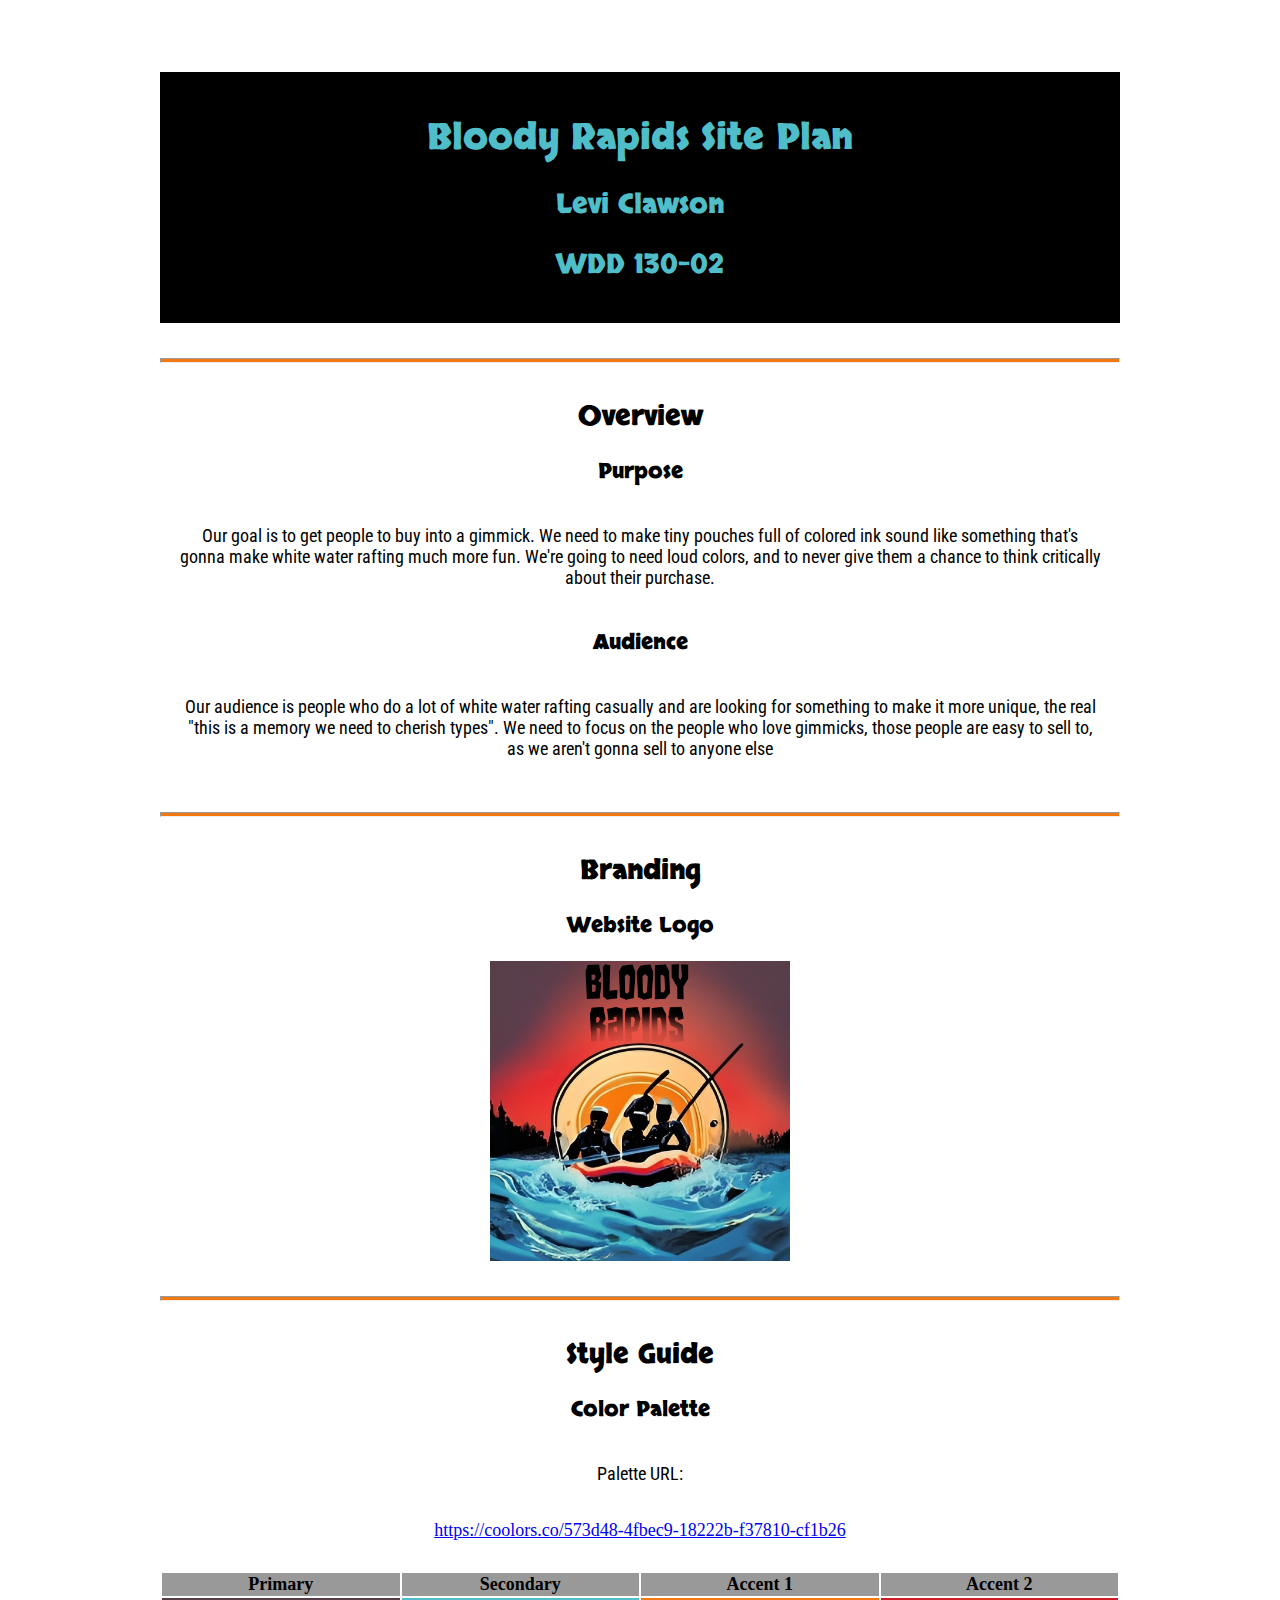
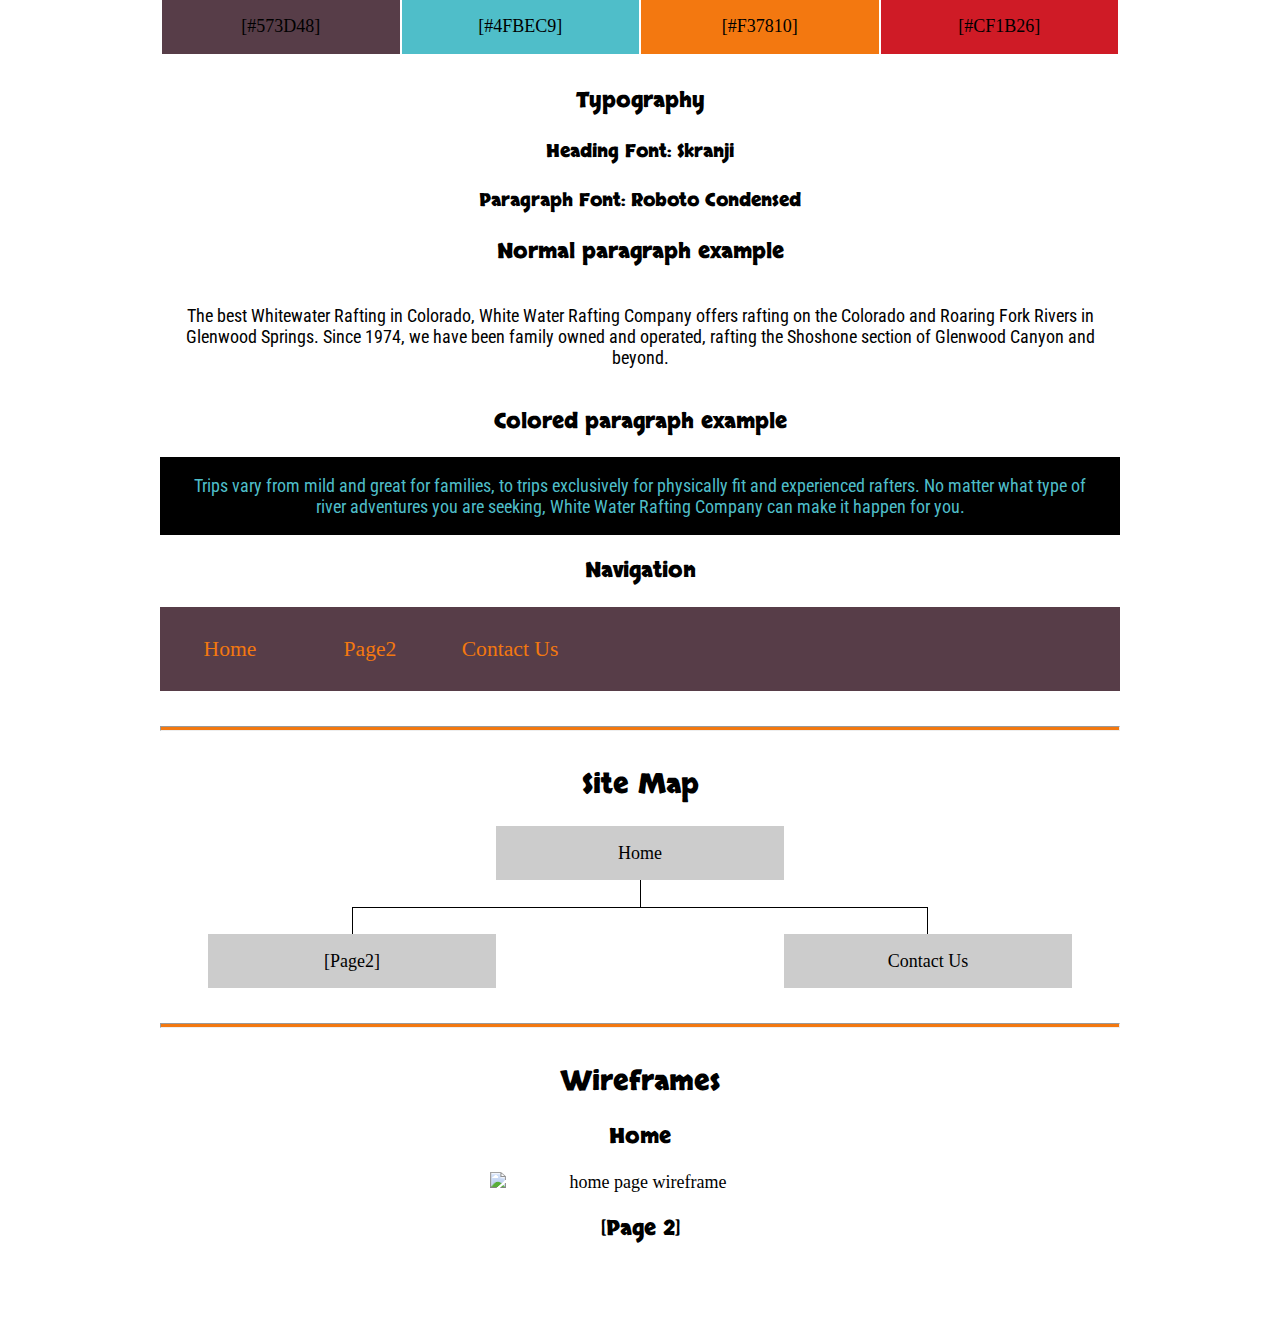
==== index.html @ ac3e6930 "Rename site_plan_rafting.html to index.html" ====
<!DOCTYPE html>
<html lang="en-us">

<head>
  <meta charset="utf-8" />
  <title>Site Plan</title>
  <link type="text/css" rel="stylesheet" href="styles/site_plan_rafting.css" />
</head>

<body>
  <header>
    <h1>Bloody Rapids Site Plan</h1>
    <h2>Levi Clawson</h2>
    <h2>WDD 130-02</h2>
    <!-- In the header above, add the name of your site, your name and class number. For example if you are in section 3 you would put WDD 130-03 -->
  </header>
  <main>
    <!-- ------------------------Steps 2-5------------------------------ -->
    <hr />
    <h2>Overview</h2>
    <h3>Purpose</h3>
    <p>Our goal is to get people to buy into a gimmick. We need to make tiny pouches full of colored ink sound like something that's gonna make white water rafting much more fun. We're going to need loud colors, and to never give them a chance to think critically about their purchase.</p>
    <!-- change this -->

    <h3>Audience</h3>
    <p>Our audience is people who do a lot of white water rafting casually and are looking for something to make it more unique, the real "this is a memory we need to cherish types". We need to focus on the people who love gimmicks, those people are easy to sell to, as we aren't gonna sell to anyone else</p>
    <!-- change this -->

    <hr />
    <h2>Branding</h2>
    <h3>Website Logo</h3>
    <!-- Replace this with some sort of logo for your site.  A logo can be as simple as the name of your site in a nice font :) -->
    <img src="images/bloody_rapids_logo.png" alt="Logo image" />
    <hr />
    <h2>Style Guide</h2>

    <!-- ------------------------Steps 6-9------------------------------ -->

    <h3>Color Palette</h3>
    <!--  The colors you choose for a website are one of the most important decisions you will make. Follow the instructions on the activity in Canvas then return and replace the color codes below with the hex color codes (the 6 digit numbers that show at the bottom of each color) for the colors you have chosen below.  You should have at least 2 colors but do not have to fill in all 4 if you do not need them.  -->

    <!-- Copy and paste the URL to your finished palette below. Replace the href value that is there with yours. Make sure to paste it into both the href value and the content text of the <a> tag -->
    <p>Palette URL:</p>
    <a href="https://coolors.co/573d48-4fbec9-18222b-f37810-cf1b26"
      target="_blank">https://coolors.co/573d48-4fbec9-18222b-f37810-cf1b26</a>

    <table class="colors">
      <tr>
        <th>Primary</th>
        <th>Secondary</th>
        <th>Accent 1</th>
        <th>Accent 2</th>
      </tr>
      <!-- Replace the numbers in the boxes below with your hex color codes. Then switch to the site-plan.css file and change your colors there as well. -->
      <tr>
        <td class="primary">[#573D48]</td>
        <td class="secondary">[#4FBEC9]</td>
        <td class="accent1">[#F37810]</td>
        <td class="accent2">[#CF1B26]</td>
      </tr>
    </table>

    <!-- ------------------------Steps 10-12------------------------------ -->

    <h3>Typography</h3>
    <!-- Choose a font for your paragraphs (body copy) and headlines. What font(s) have you chosen? Think also about which of your colors above you might use for background and font colors. -->

    <h4>
      Heading Font: Skranji 
      <!-- change this -->
    </h4>
    <h4>
      Paragraph Font: Roboto Condensed
      <!-- change this -->
    </h4>
    <h3>Normal paragraph example</h3>
    <p>
      The best Whitewater Rafting in Colorado, White Water Rafting Company
      offers rafting on the Colorado and Roaring Fork Rivers in Glenwood
      Springs. Since 1974, we have been family owned and operated, rafting the
      Shoshone section of Glenwood Canyon and beyond.
    </p>
    <h3>Colored paragraph example</h3>
    <p class="colored">
      Trips vary from mild and great for families, to trips exclusively for
      physically fit and experienced rafters. No matter what type of river
      adventures you are seeking, White Water Rafting Company can make it
      happen for you.
    </p>

    <!-- ------------------------Step 13------------------------------ -->

    <h3>Navigation</h3>
    <!-- Think about how you want your navigation bar to look. In the site-plan.css file change the colors to your colors to get the look you desire. -->
    <nav>
      <a href="#">Home</a>
      <a href="#">Page2</a>
      <a href="#">Contact Us</a>
    </nav>
    <hr />
    <h2>Site Map</h2>
    <div class="sitemap">
      <div class="sm-home">Home</div>
      <div class="sm-page2">
        [Page2]
        <!-- this page will have a name later -->
      </div>
      <div class="sm-page3">Contact Us</div>

      <div class="top">&nbsp;</div>
      <div class="left">&nbsp;</div>
      <div class="right">&nbsp;</div>
    </div>
    <hr />
    <h2>Wireframes</h2>
    <!-- Create an additional wireframe for your site. List it here below the Home page wireframe. -->

    <h3>Home</h3>

    <img src="https://byui-wdd.github.io/wdd130/rafting_images/wireframe_home.png" alt="home page wireframe" />

    <h3>[Page 2]</h3>

    <!-- <img src="#" alt="page 2 wireframe"> -->
  </main>
</body>

</html>
---- styles/site_plan_rafting.css ----
/* if you are using any Google fonts change the font names below to your fonts. 
Any spaces in your font name should be replaced with a +. 
Fonts are separated by a & */
@import url('https://fonts.googleapis.com/css2?family=Skranji&family=Roboto+Condensed&display=swap');

:root {
  /* change the values below to your colors from your palette */
  --primary-color: #573D48   ;
  --secondary-color: #4FBEC9 ;
  --accent1-color: #F37810 ;
  --accent2-color: #CF1B26 ;

  /* change the values below to your chosen font(s) */
  --heading-font: "Skranji";
  --paragraph-font: "Roboto Condensed";

  /* these colors below should be chosen from among your palette colors above */
  --headline-color-on-white: black;  /* headlines on a white background */ 
  --headline-color-on-color: #4FBEC9; /* headlines on a colored background */ 
  --paragraph-color-on-white: black; /* paragraph text on a white background */ 
  --paragraph-color-on-color: #4FBEC9; /* paragraph text on a colored background */ 
  --paragraph-background-color: black  ;
  --nav-link-color: #F37810;
  --nav-background-color: #573D48;
  --nav-hover-link-color: #CF1B26;
  --nav-hover-background-color: black;
}


/*  Look around below...but DON'T CHANGE ANYTHING! */

body {
  max-width: 960px;
  margin: 0 auto;
  padding: 4em;
  font-size: 18px;
  text-align: center;
}
img {
  display: block;
  margin: 0 auto;
  max-width: 300px;
}
h1, h2, h3, h4, h5, h6 {
  font-family: var(--heading-font);
  color: var(--headline-color-on-white);
}
h2 {
  text-align: center;
}
hr {
  height: 3px;
  margin: 35px 0;
  background: var(--accent1-color);
}
header {
  padding: 1em;
  text-align: center;
  color: var(--headline-color-on-color);
  background-color: var(--paragraph-background-color);
}
header > h1, header > h2 {
  color: var(--headline-color-on-color);
}
p {
  font-family: var(--paragraph-font);
  color: var(--paragraph-color-on-white);
  padding: 1em;
}
.colors {
  width: 100%;
  min-width: 350px;
  margin: 30px auto;
  text-align: center;
}
.colors th {
  background-color: #999;
}
.colors td{
  width: 25%;
  height: 3em;
}
.primary {
  background-color: var(--primary-color);
}
.secondary {
  background-color: var(--secondary-color);
}
.accent1 {
  background-color: var(--accent1-color);
}
.accent2{
  background-color: var(--accent2-color);
}
p.colored {
  background-color: var(--paragraph-background-color);
  color: var(--paragraph-color-on-color);
}
nav {
  background-color: var(--nav-background-color);
  line-height: 3em;
  text-align: center;
  font-size: 1.2em;
}
nav  {
  list-style-type: none;
  display: flex;
}
nav a {
  padding:1em;
  min-width: 120px;
  text-decoration: none;
  padding: 10px;
}
nav a:link, nav a:visited {
  color: var(--nav-link-color);
}
nav a:hover {
  color: var(--nav-hover-link-color);
  background-color: var(--nav-hover-background-color);
}
.sitemap {
  display: grid;
  justify-content: center;

  grid-template-columns: repeat(6, 15%);
  grid-template-rows: 3em 1.5em 1.5em 3em;
  grid-template-areas: ". . home home . ."
    ". . . top . ."
    ". left left right right ."
    "page2 page2 . . page3 page3";
}
.sitemap > div {
  text-align: center;
}
.sm-home {
  grid-area: home;
  background-color: #ccc;
  line-height: 3em;
}
.sm-page2 {
  grid-area: page2;
  background-color: #ccc;
  line-height: 3em;
}
.sm-page3 {
  grid-area: page3;
  background-color: #ccc;
  line-height: 3em;
}
.top {
  grid-area: top;
  border-left: 1px solid;
}
.left {
  grid-area: left;
  border-top: 1px solid;
  border-left: 1px solid;
}
.right {
  grid-area: right;
  border-top: 1px solid;
  border-right: 1px solid;
}
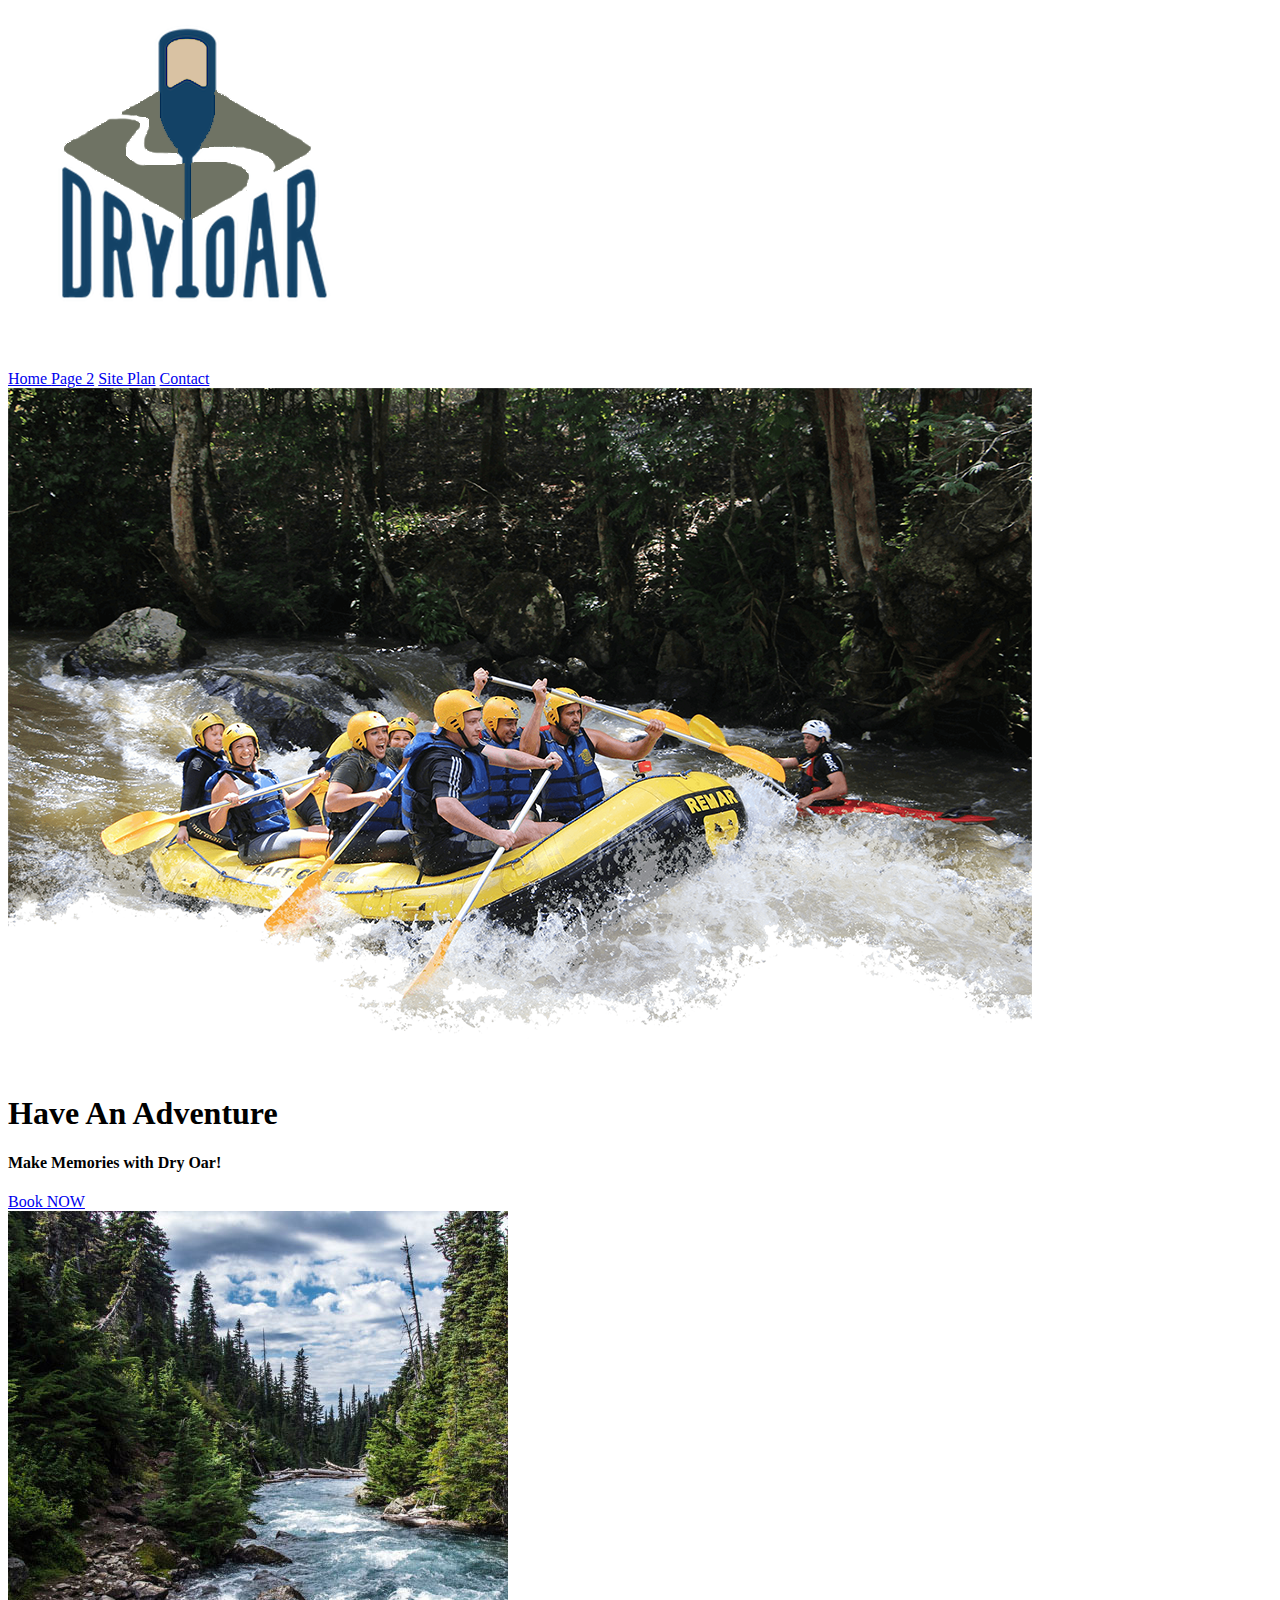
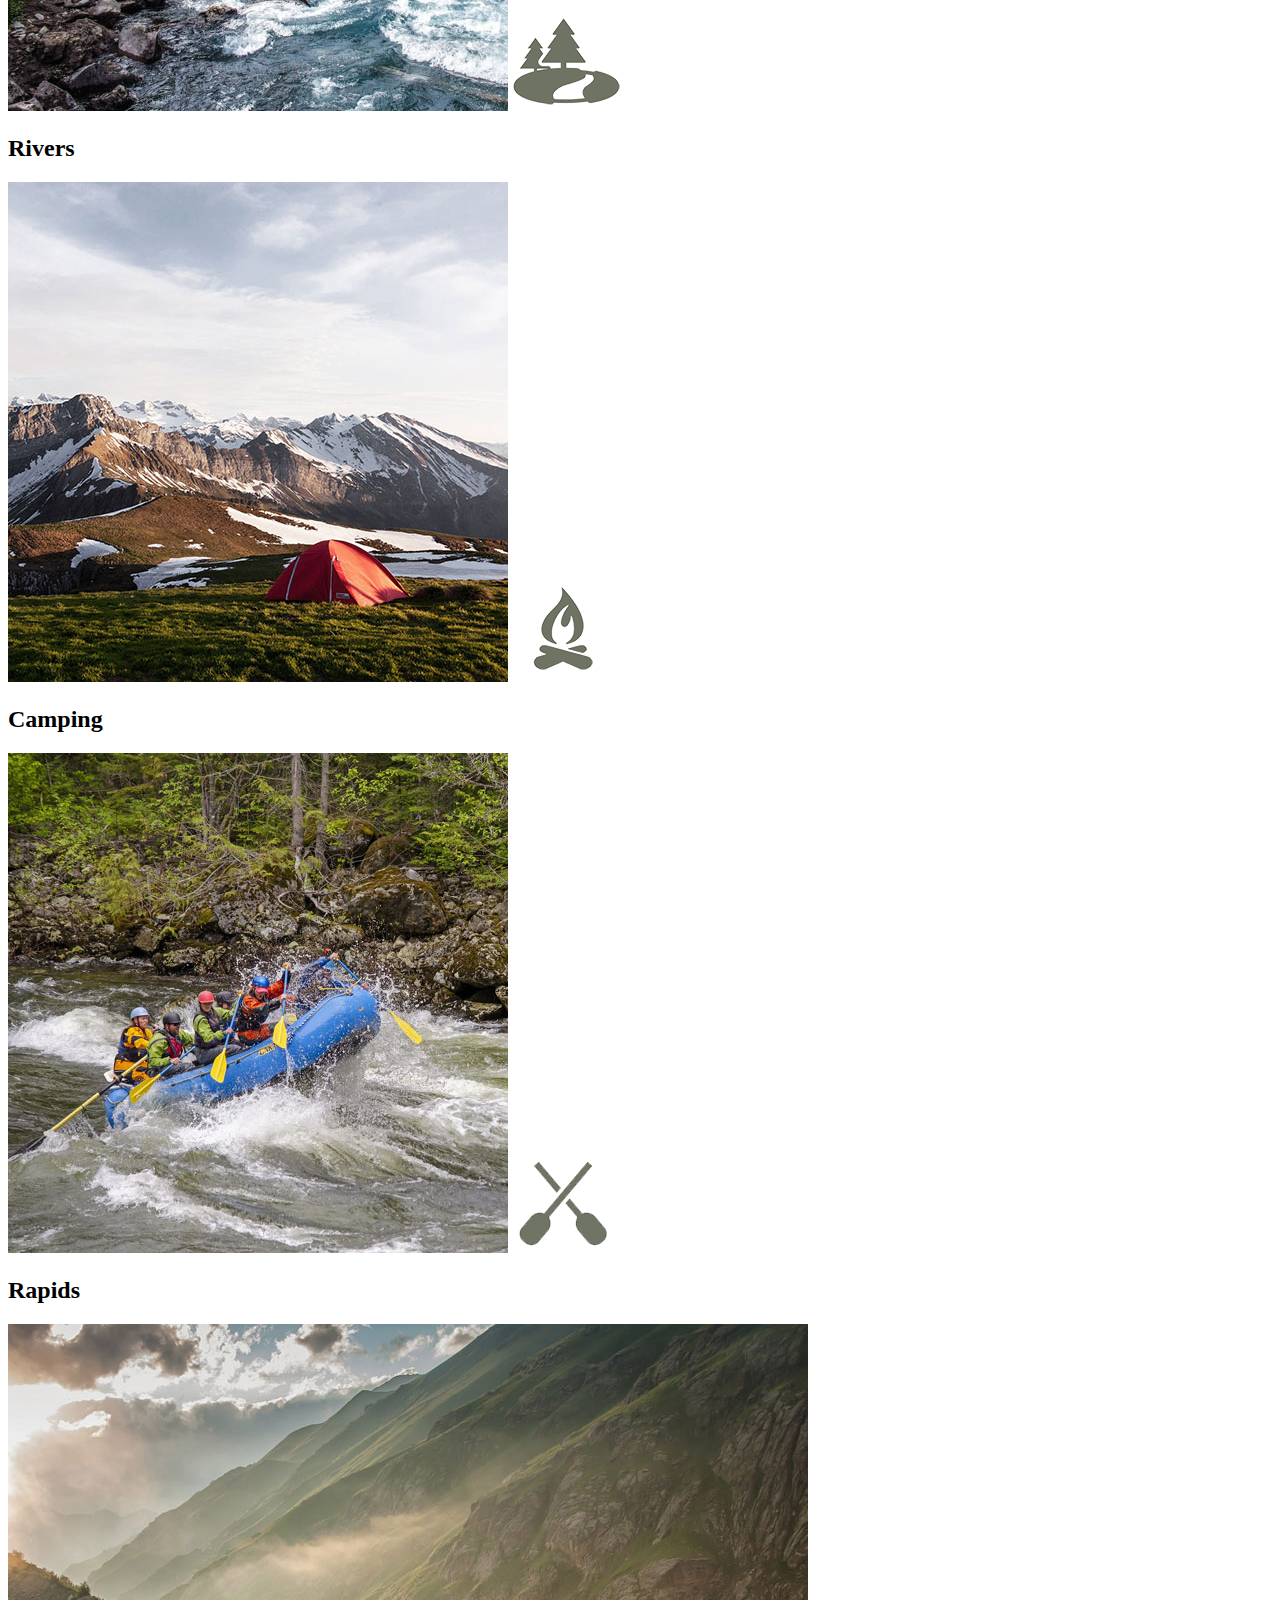
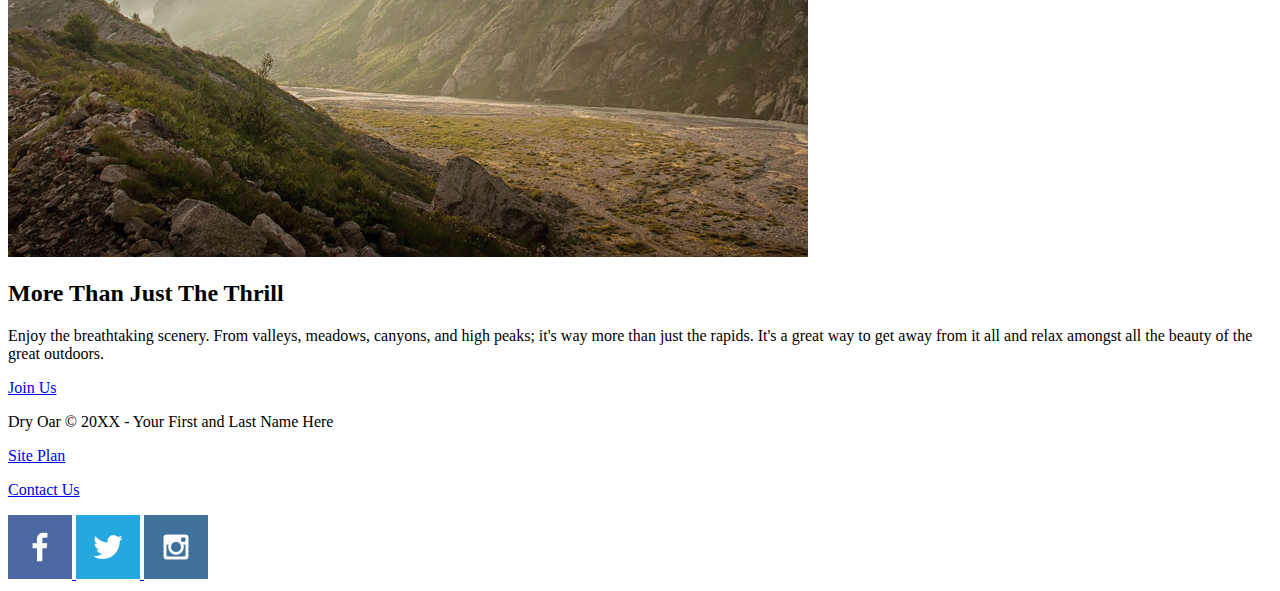
==== commit 082d87e3: "New page" ====
--- a/index.html
+++ b/index.html
@@ -1,128 +1,73 @@
 <!DOCTYPE html>
-<html lang="en-us">
-
-<head>
-  <meta charset="utf-8" />
-  <title>Site Plan</title>
-  <link type="text/css" rel="stylesheet" href="styles/site_plan_rafting.css" />
-</head>
-
-<body>
-  <header>
-    <h1>Bloody Rapids Site Plan</h1>
-    <h2>Levi Clawson</h2>
-    <h2>WDD 130-02</h2>
-    <!-- In the header above, add the name of your site, your name and class number. For example if you are in section 3 you would put WDD 130-03 -->
-  </header>
-  <main>
-    <!-- ------------------------Steps 2-5------------------------------ -->
-    <hr />
-    <h2>Overview</h2>
-    <h3>Purpose</h3>
-    <p>Our goal is to get people to buy into a gimmick. We need to make tiny pouches full of colored ink sound like something that's gonna make white water rafting much more fun. We're going to need loud colors, and to never give them a chance to think critically about their purchase.</p>
-    <!-- change this -->
-
-    <h3>Audience</h3>
-    <p>Our audience is people who do a lot of white water rafting casually and are looking for something to make it more unique, the real "this is a memory we need to cherish types". We need to focus on the people who love gimmicks, those people are easy to sell to, as we aren't gonna sell to anyone else</p>
-    <!-- change this -->
-
-    <hr />
-    <h2>Branding</h2>
-    <h3>Website Logo</h3>
-    <!-- Replace this with some sort of logo for your site.  A logo can be as simple as the name of your site in a nice font :) -->
-    <img src="images/bloody_rapids_logo.png" alt="Logo image" />
-    <hr />
-    <h2>Style Guide</h2>
-
-    <!-- ------------------------Steps 6-9------------------------------ -->
-
-    <h3>Color Palette</h3>
-    <!--  The colors you choose for a website are one of the most important decisions you will make. Follow the instructions on the activity in Canvas then return and replace the color codes below with the hex color codes (the 6 digit numbers that show at the bottom of each color) for the colors you have chosen below.  You should have at least 2 colors but do not have to fill in all 4 if you do not need them.  -->
-
-    <!-- Copy and paste the URL to your finished palette below. Replace the href value that is there with yours. Make sure to paste it into both the href value and the content text of the <a> tag -->
-    <p>Palette URL:</p>
-    <a href="https://coolors.co/573d48-4fbec9-18222b-f37810-cf1b26"
-      target="_blank">https://coolors.co/573d48-4fbec9-18222b-f37810-cf1b26</a>
-
-    <table class="colors">
-      <tr>
-        <th>Primary</th>
-        <th>Secondary</th>
-        <th>Accent 1</th>
-        <th>Accent 2</th>
-      </tr>
-      <!-- Replace the numbers in the boxes below with your hex color codes. Then switch to the site-plan.css file and change your colors there as well. -->
-      <tr>
-        <td class="primary">[#573D48]</td>
-        <td class="secondary">[#4FBEC9]</td>
-        <td class="accent1">[#F37810]</td>
-        <td class="accent2">[#CF1B26]</td>
-      </tr>
-    </table>
-
-    <!-- ------------------------Steps 10-12------------------------------ -->
-
-    <h3>Typography</h3>
-    <!-- Choose a font for your paragraphs (body copy) and headlines. What font(s) have you chosen? Think also about which of your colors above you might use for background and font colors. -->
-
-    <h4>
-      Heading Font: Skranji 
-      <!-- change this -->
-    </h4>
-    <h4>
-      Paragraph Font: Roboto Condensed
-      <!-- change this -->
-    </h4>
-    <h3>Normal paragraph example</h3>
-    <p>
-      The best Whitewater Rafting in Colorado, White Water Rafting Company
-      offers rafting on the Colorado and Roaring Fork Rivers in Glenwood
-      Springs. Since 1974, we have been family owned and operated, rafting the
-      Shoshone section of Glenwood Canyon and beyond.
-    </p>
-    <h3>Colored paragraph example</h3>
-    <p class="colored">
-      Trips vary from mild and great for families, to trips exclusively for
-      physically fit and experienced rafters. No matter what type of river
-      adventures you are seeking, White Water Rafting Company can make it
-      happen for you.
-    </p>
-
-    <!-- ------------------------Step 13------------------------------ -->
-
-    <h3>Navigation</h3>
-    <!-- Think about how you want your navigation bar to look. In the site-plan.css file change the colors to your colors to get the look you desire. -->
-    <nav>
-      <a href="#">Home</a>
-      <a href="#">Page2</a>
-      <a href="#">Contact Us</a>
-    </nav>
-    <hr />
-    <h2>Site Map</h2>
-    <div class="sitemap">
-      <div class="sm-home">Home</div>
-      <div class="sm-page2">
-        [Page2]
-        <!-- this page will have a name later -->
+<html lang="en">
+  <head>
+    <meta charset="UTF-8">
+    <meta http-equiv="X-UA-Compatible" content="IE=edge">
+    <meta name="viewport" content="width=device-width,initial-scale=1.0">
+    <title>Whitewater Rafting Vacations | Dry Oar Boating | Home</title>
+  </head>
+  <body>
+    <header>
+      <a href="index.html" id="logo_link">
+        <img class="logo" src="images/logo.png" alt="Dry Oar Logo">
+      </a>
+      <nav>
+        <a href="index.html">Home </a>
+        <a href="#">Page 2</a>
+        <a href="site-plan-rafting.html">Site Plan</a>
+        <a href="contactus.html">Contact</a>
+      </nav>
+    </header>
+    <div id="hero">
+     <div id="hero-box">
+       <img id="hero-img" src="images/hero.png" alt="People enjoying some white water rafting"> 
+     </div> 
+    </div>
+    <section id="hero-msg">
+      <h1 class="home-title">Have An Adventure</h1>
+      <h4>Make Memories with Dry Oar!</h4>
+      <div class="button-box">
+        <a href="contactus.html" class="book">Book NOW</a>
       </div>
-      <div class="sm-page3">Contact Us</div>
-
-      <div class="top">&nbsp;</div>
-      <div class="left">&nbsp;</div>
-      <div class="right">&nbsp;</div>
-    </div>
-    <hr />
-    <h2>Wireframes</h2>
-    <!-- Create an additional wireframe for your site. List it here below the Home page wireframe. -->
-
-    <h3>Home</h3>
-
-    <img src="https://byui-wdd.github.io/wdd130/rafting_images/wireframe_home.png" alt="home page wireframe" />
-
-    <h3>[Page 2]</h3>
-
-    <!-- <img src="#" alt="page 2 wireframe"> -->
-  </main>
-</body>
-
+    </section>
+    <main class="home-grid">
+      <section class="rivers-card">
+      <img class="card-img" src="images/rivers.jpg" alt="river in forest">
+      <img class="icon" src="images/river_icon.png" alt="river icon">
+      <h2>Rivers</h2>
+    </section>
+    <section class="camping-card">
+      <img class="card-img" src="images/camping.jpg" alt="tent in mountains">
+      <img class="icon" src="images/fire_icon.png" alt="fire icon">
+      <h2>Camping</h2>
+    </section>
+    <section class="rapids-card">
+      <img class="card-img" src="images/rapids.jpg" alt="rafting boat">
+      <img class="icon" src="images/oars.png" alt="oars icon">
+      <h2>Rapids</h2>
+    </section>
+       <img class="mountains" src="images/mountains.jpg" alt="Misty mountains">
+    <section class="msg">
+      <h2>More Than Just The Thrill</h2>
+      <p>Enjoy the breathtaking scenery. From valleys, meadows, canyons, and high peaks; it's way more than just the rapids. It's a great way to get away from it all and relax amongst all the beauty of the great outdoors. </p>
+      <a class='join' href="rivers.html">Join Us</a>
+    </section>
+    </main>
+    <footer>
+      <p>Dry Oar &copy; 20XX - Your First and Last Name Here</p>
+      <p><a href="site-plan-rafting.html">Site Plan</a></p>
+      <p><a href="contactus.html">Contact Us</a></p>
+      <div class="social">
+        <a href="https://facebook.com">
+          <img src="images/facebook.png" alt="fb icon">
+        </a>
+        <a href="https://twitter.com">
+          <img src="images/twitter.png" alt="twitter icon">
+        </a>
+        <a href="https://instagram.com">
+          <img src="images/instagram.png" alt="instagram icon">
+        </a>
+      </div>
+    </footer>
+  </body>
 </html>
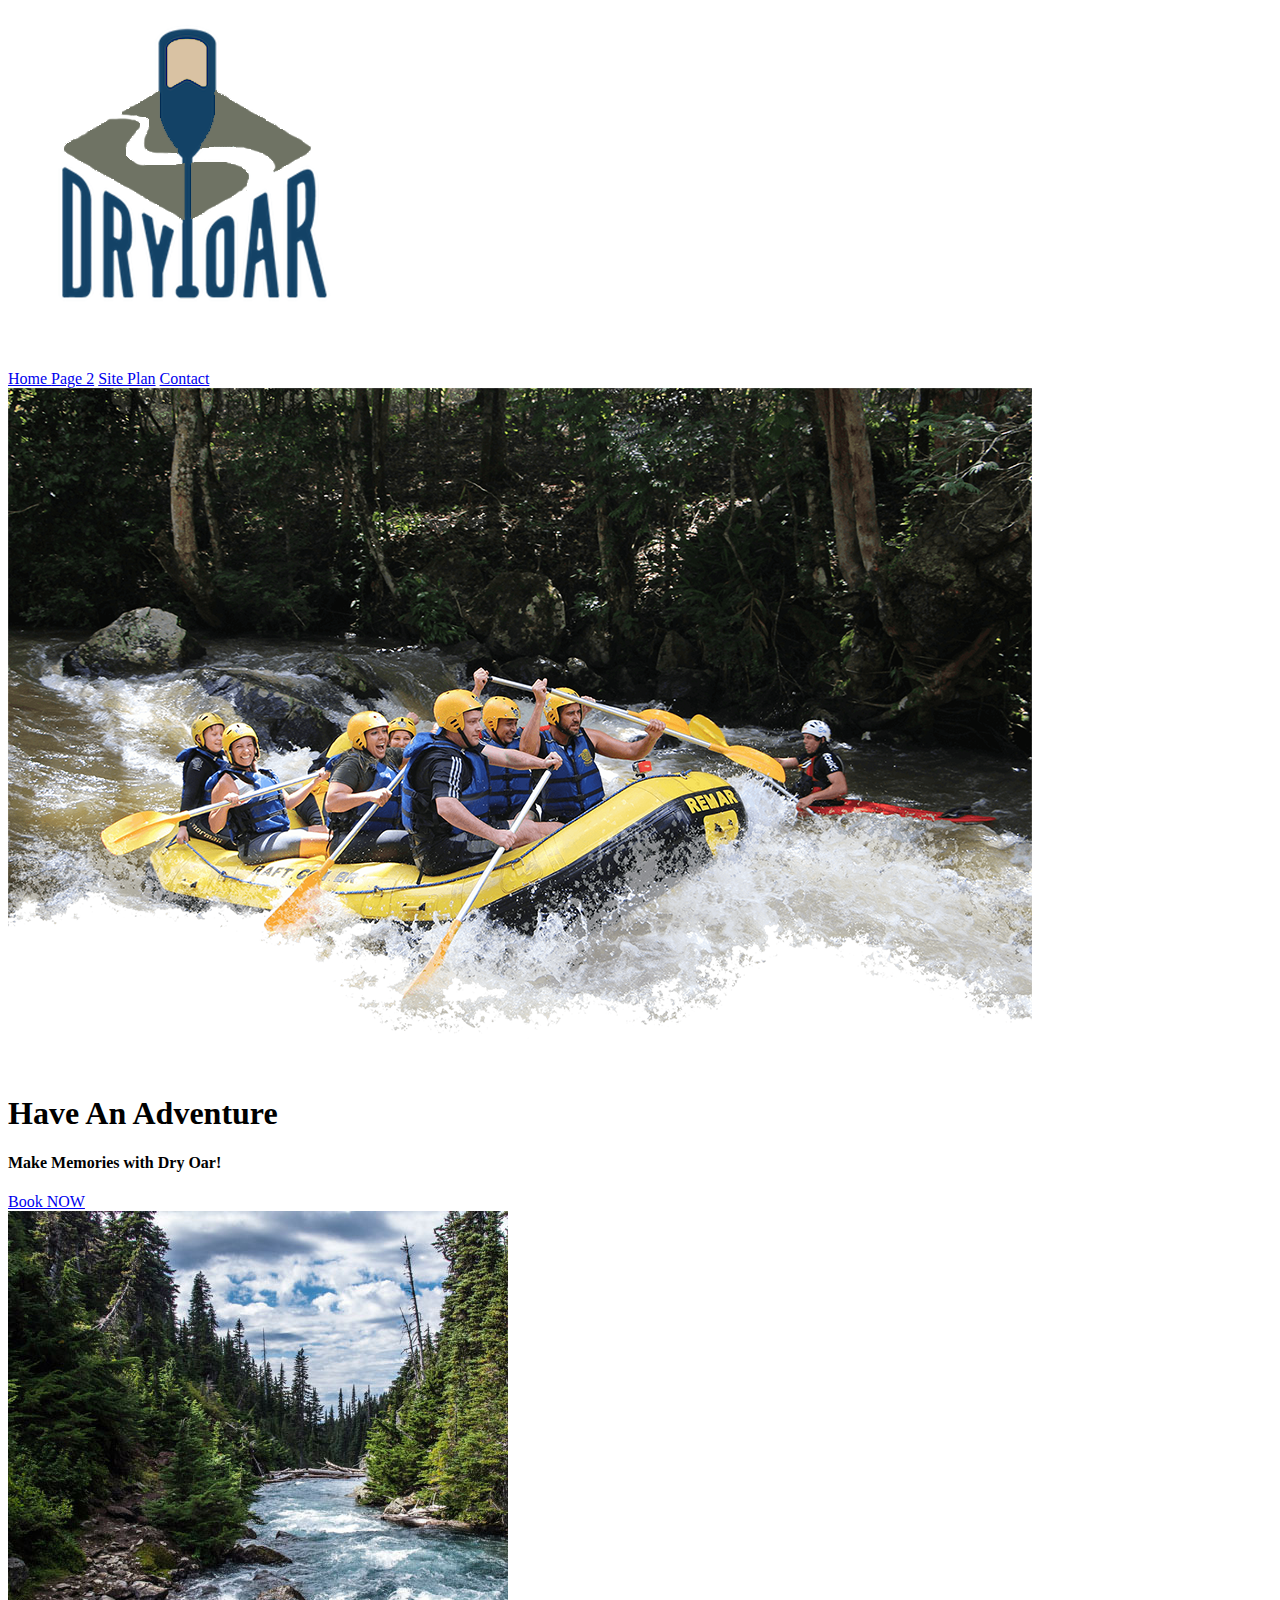
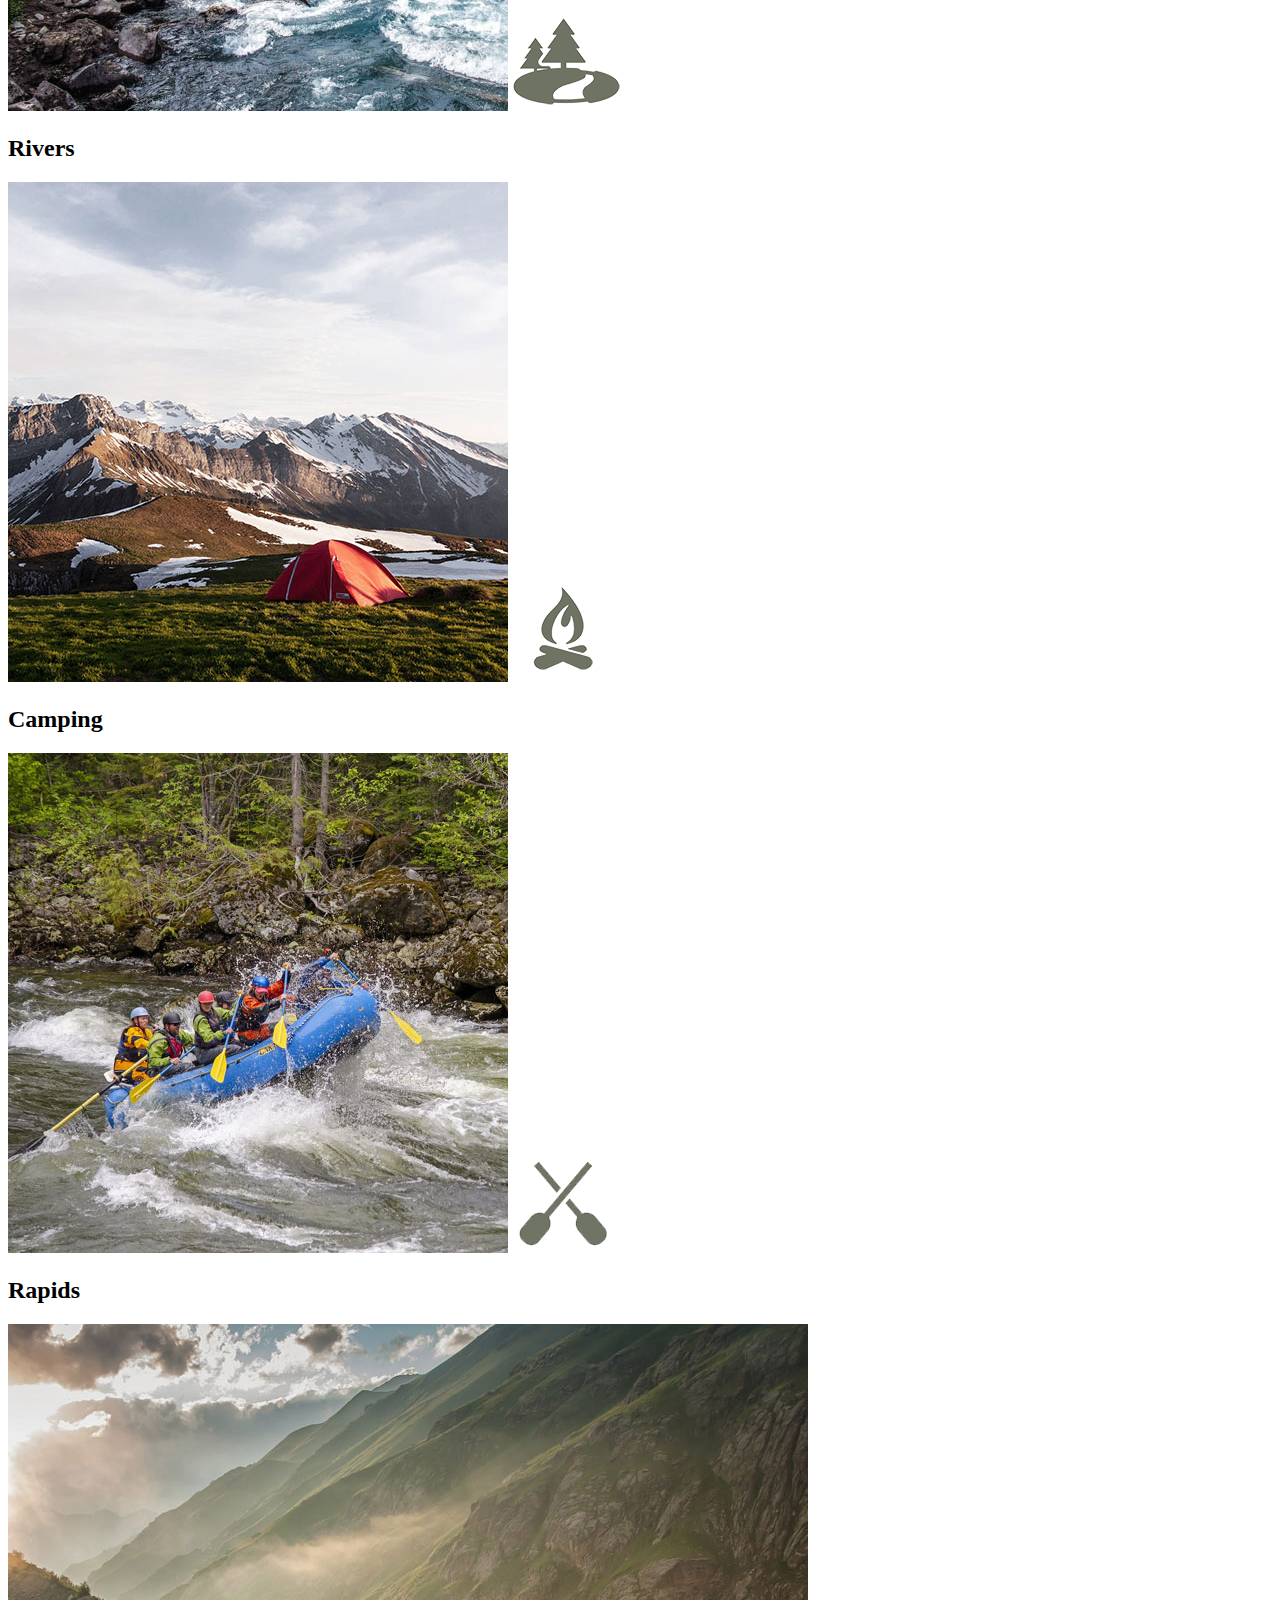
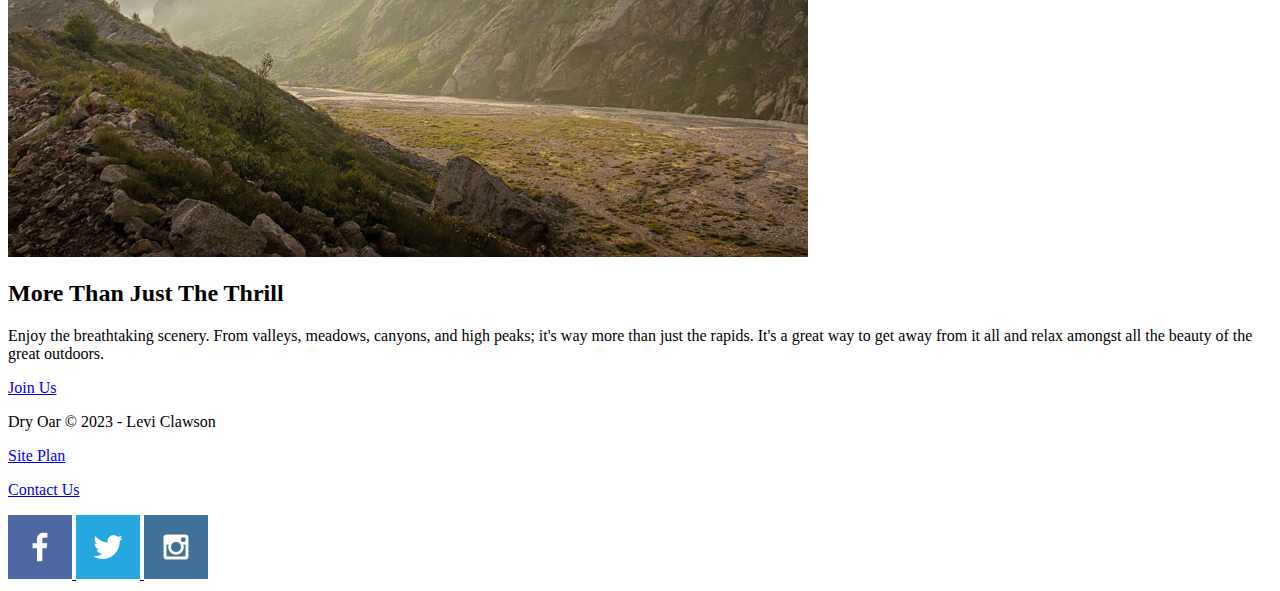
==== commit 6c0d5010: "Fixed Copyright" ====
--- a/index.html
+++ b/index.html
@@ -54,7 +54,7 @@
     </section>
     </main>
     <footer>
-      <p>Dry Oar &copy; 20XX - Your First and Last Name Here</p>
+      <p>Dry Oar &copy; 2023 - Levi Clawson</p>
       <p><a href="site-plan-rafting.html">Site Plan</a></p>
       <p><a href="contactus.html">Contact Us</a></p>
       <div class="social">
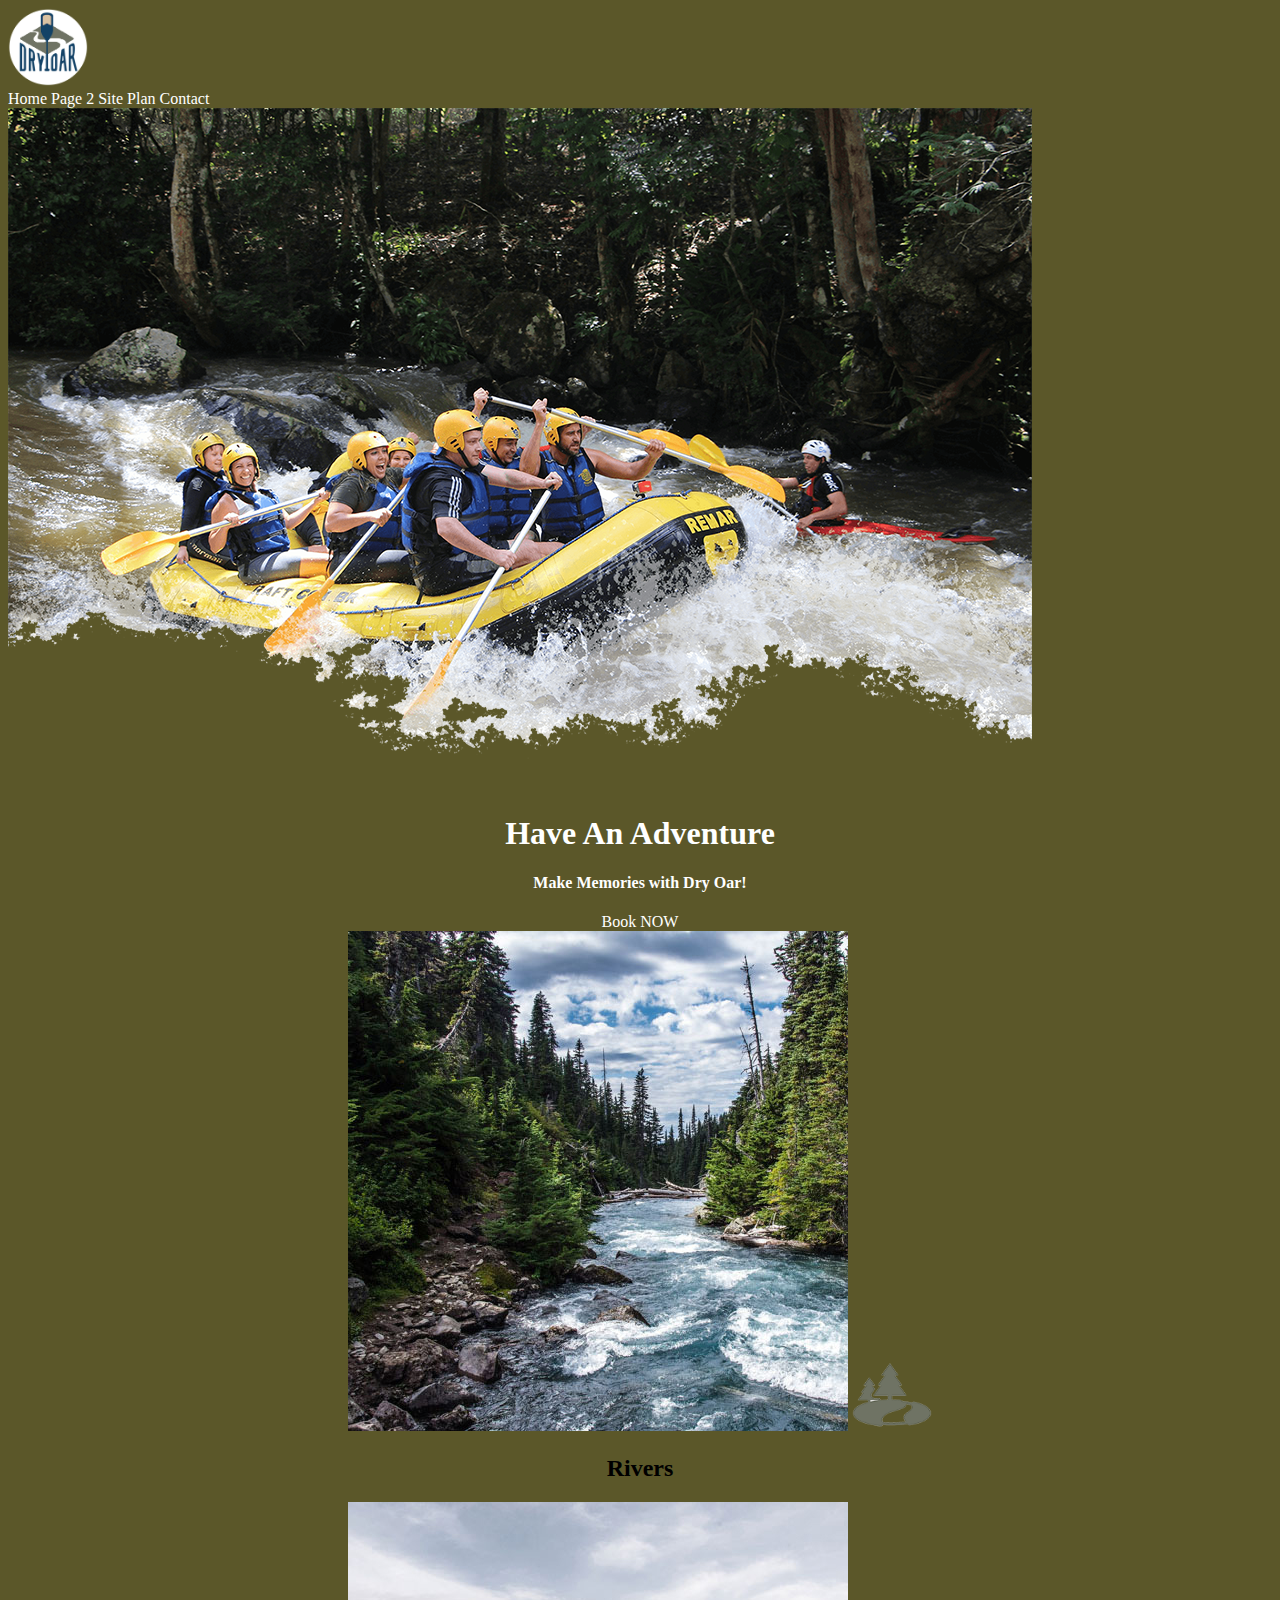
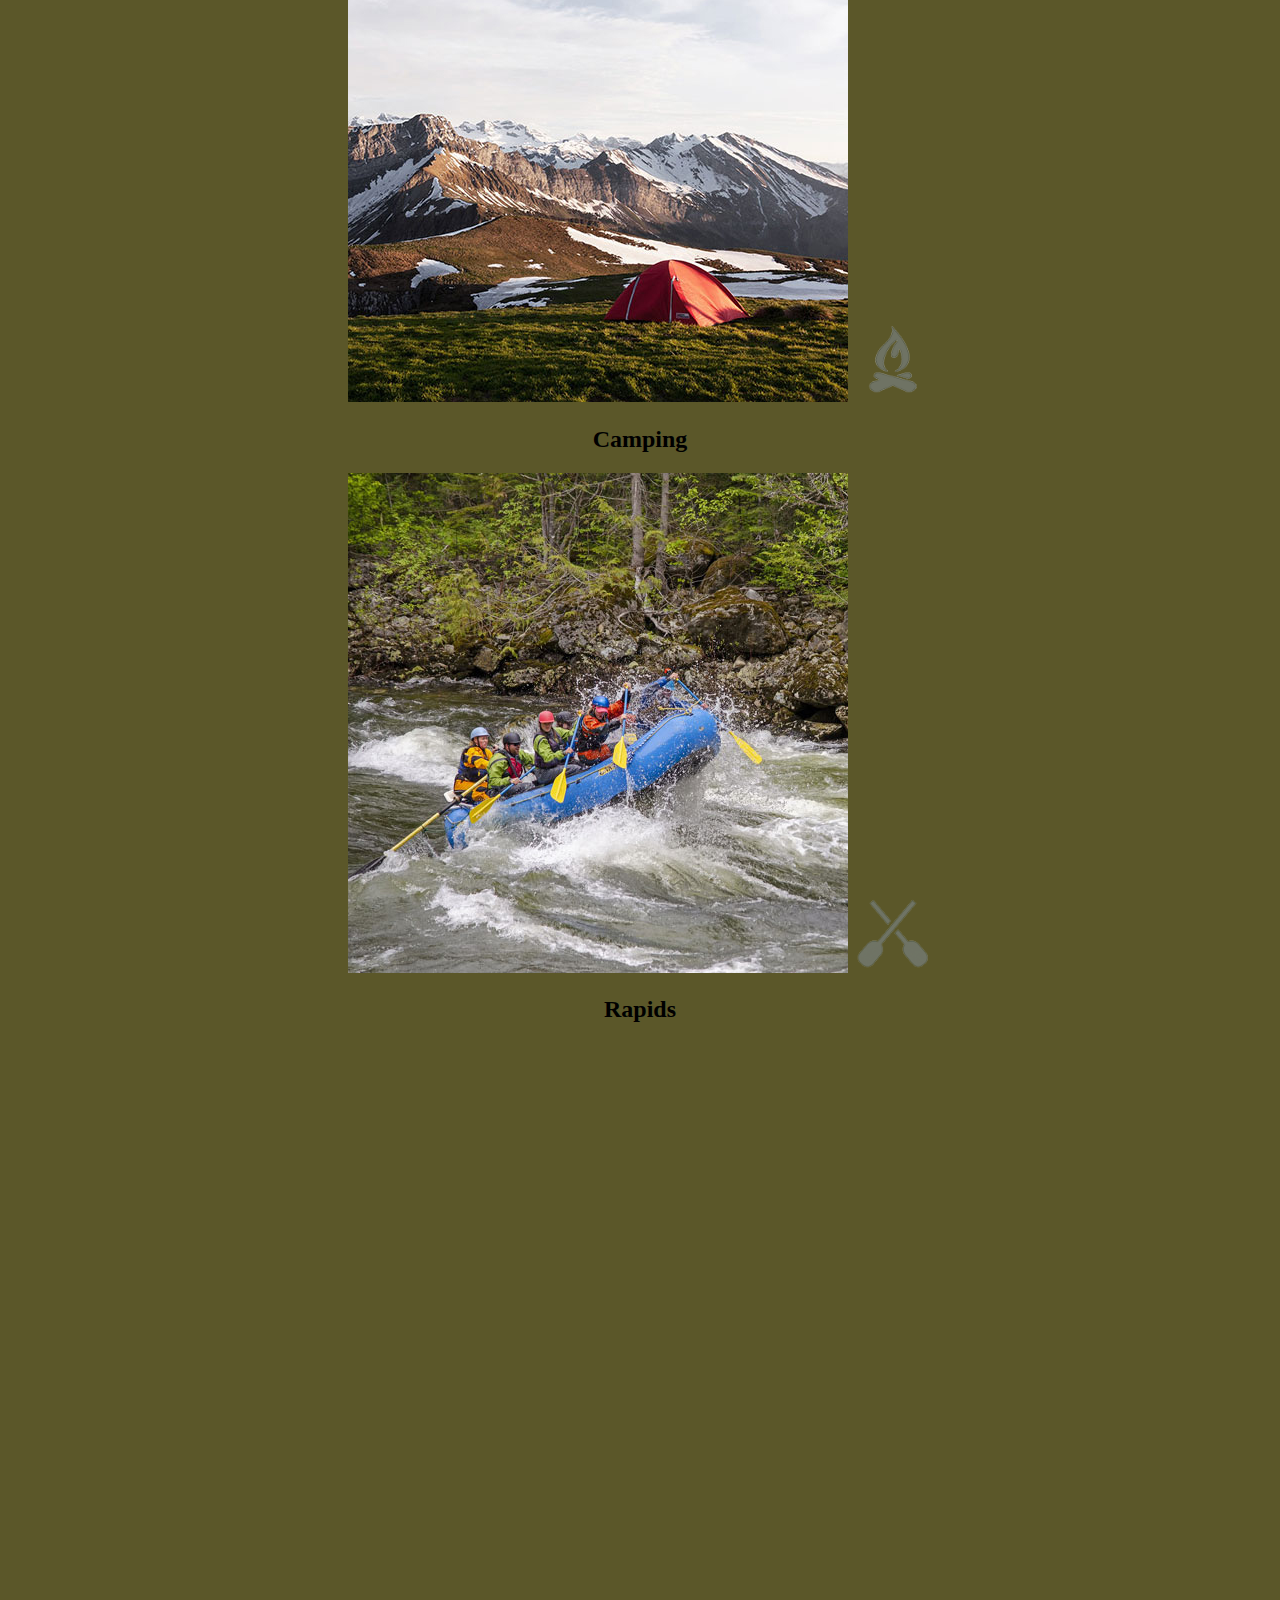
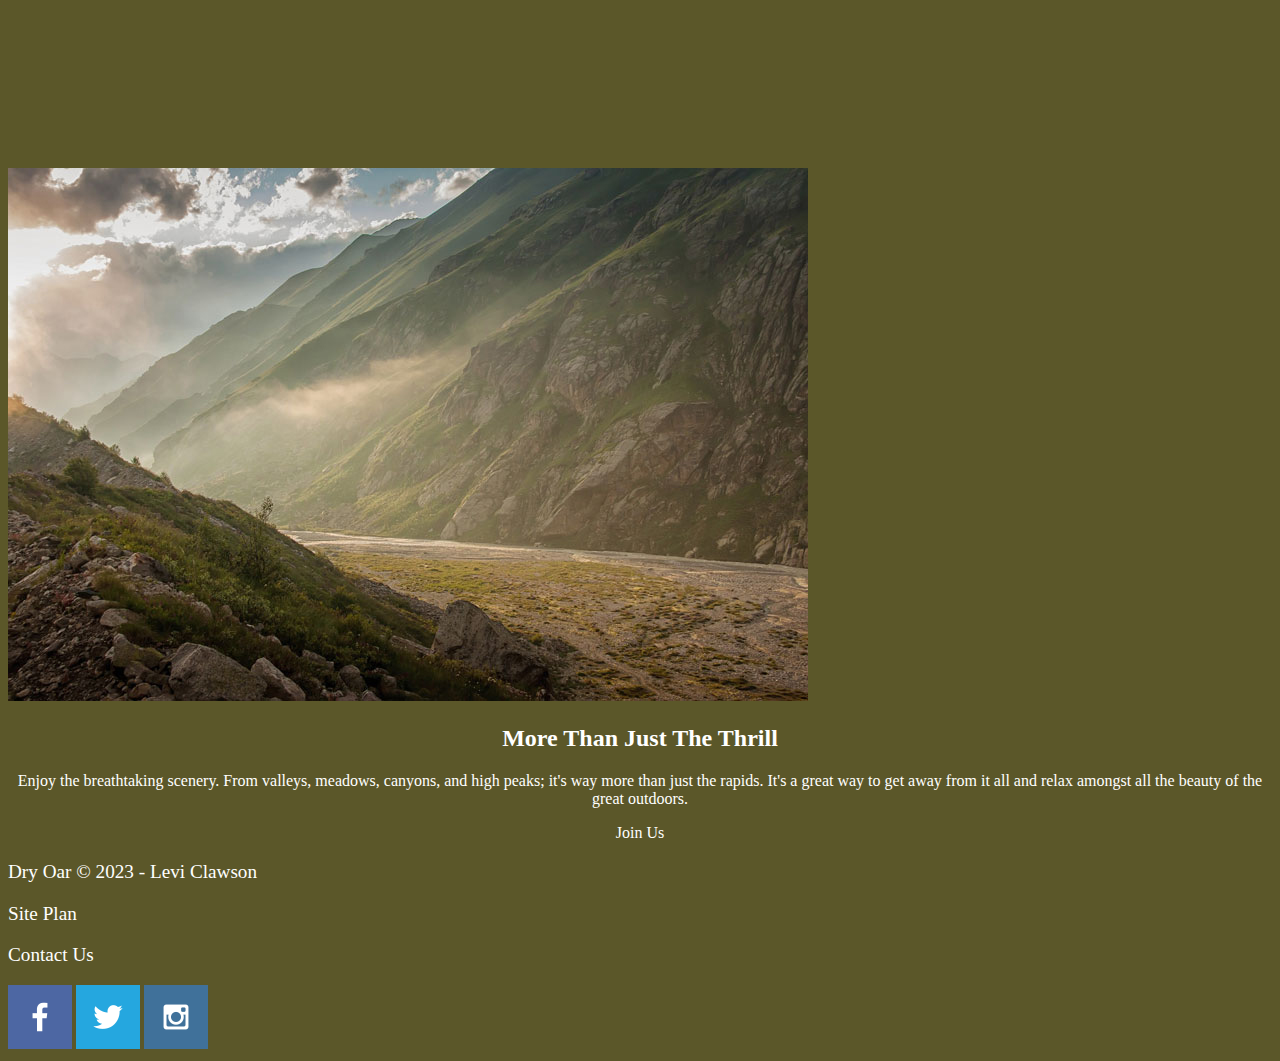
==== commit cf07e006: "Added CSS" ====
--- a/index.html
+++ b/index.html
@@ -1,73 +1,77 @@
 <!DOCTYPE html>
 <html lang="en">
   <head>
+    <link rel="stylesheet" href="styles/style.css">
     <meta charset="UTF-8">
     <meta http-equiv="X-UA-Compatible" content="IE=edge">
     <meta name="viewport" content="width=device-width,initial-scale=1.0">
     <title>Whitewater Rafting Vacations | Dry Oar Boating | Home</title>
   </head>
   <body>
-    <header>
-      <a href="index.html" id="logo_link">
-        <img class="logo" src="images/logo.png" alt="Dry Oar Logo">
-      </a>
-      <nav>
-        <a href="index.html">Home </a>
-        <a href="#">Page 2</a>
-        <a href="site-plan-rafting.html">Site Plan</a>
-        <a href="contactus.html">Contact</a>
-      </nav>
-    </header>
-    <div id="hero">
-     <div id="hero-box">
-       <img id="hero-img" src="images/hero.png" alt="People enjoying some white water rafting"> 
-     </div> 
+    <div id="content">
+      <header>
+        <a href="index.html" id="logo_link">
+          <img class="logo" src="images/logo.png" alt="Dry Oar Logo">
+        </a>
+        <nav>
+          <a href="index.html">Home </a>
+          <a href="#">Page 2</a>
+          <a href="site-plan-rafting.html">Site Plan</a>
+          <a href="contactus.html">Contact</a>
+        </nav>
+      </header>
+      <div id="hero">
+       <div id="hero-box">
+         <img id="hero-img" src="images/hero.png" alt="People enjoying some white water rafting"> 
+       </div> 
+      </div>
+      <section id="hero-msg">
+        <h1 class="home-title">Have An Adventure</h1>
+        <h4>Make Memories with Dry Oar!</h4>
+        <div class="button-box">
+          <a href="contactus.html" class="book">Book NOW</a>
+        </div>
+      </section>
+      <main class="home-grid">
+        <section class="rivers-card">
+        <img class="card-img" src="images/rivers.jpg" alt="river in forest">
+        <img class="icon" src="images/river_icon.png" alt="river icon">
+        <h2>Rivers</h2>
+      </section>
+      <section class="camping-card">
+        <img class="card-img" src="images/camping.jpg" alt="tent in mountains">
+        <img class="icon" src="images/fire_icon.png" alt="fire icon">
+        <h2>Camping</h2>
+      </section>
+      <section class="rapids-card">
+        <img class="card-img" src="images/rapids.jpg" alt="rafting boat">
+        <img class="icon" src="images/oars.png" alt="oars icon">
+        <h2>Rapids</h2>
+      </section>
+        <div id="background"></div>
+         <img class="mountains" src="images/mountains.jpg" alt="Misty mountains">
+      <section class="msg">
+        <h2>More Than Just The Thrill</h2>
+        <p>Enjoy the breathtaking scenery. From valleys, meadows, canyons, and high peaks; it's way more than just the rapids. It's a great way to get away from it all and relax amongst all the beauty of the great outdoors. </p>
+        <a class='join' href="rivers.html">Join Us</a>
+      </section>
+      </main>
+      <footer>
+        <p>Dry Oar &copy; 2023 - Levi Clawson</p>
+        <p><a href="site-plan-rafting.html">Site Plan</a></p>
+        <p><a href="contactus.html">Contact Us</a></p>
+        <div class="social">
+          <a href="https://facebook.com" target="_blank">
+            <img src="images/facebook.png" alt="fb icon">
+          </a>
+          <a href="https://twitter.com" target="_blank">
+            <img src="images/twitter.png" alt="twitter icon">
+          </a>
+          <a href="https://instagram.com" target="_blank">
+            <img src="images/instagram.png" alt="instagram icon">
+          </a>
+        </div>
+      </footer>
     </div>
-    <section id="hero-msg">
-      <h1 class="home-title">Have An Adventure</h1>
-      <h4>Make Memories with Dry Oar!</h4>
-      <div class="button-box">
-        <a href="contactus.html" class="book">Book NOW</a>
-      </div>
-    </section>
-    <main class="home-grid">
-      <section class="rivers-card">
-      <img class="card-img" src="images/rivers.jpg" alt="river in forest">
-      <img class="icon" src="images/river_icon.png" alt="river icon">
-      <h2>Rivers</h2>
-    </section>
-    <section class="camping-card">
-      <img class="card-img" src="images/camping.jpg" alt="tent in mountains">
-      <img class="icon" src="images/fire_icon.png" alt="fire icon">
-      <h2>Camping</h2>
-    </section>
-    <section class="rapids-card">
-      <img class="card-img" src="images/rapids.jpg" alt="rafting boat">
-      <img class="icon" src="images/oars.png" alt="oars icon">
-      <h2>Rapids</h2>
-    </section>
-       <img class="mountains" src="images/mountains.jpg" alt="Misty mountains">
-    <section class="msg">
-      <h2>More Than Just The Thrill</h2>
-      <p>Enjoy the breathtaking scenery. From valleys, meadows, canyons, and high peaks; it's way more than just the rapids. It's a great way to get away from it all and relax amongst all the beauty of the great outdoors. </p>
-      <a class='join' href="rivers.html">Join Us</a>
-    </section>
-    </main>
-    <footer>
-      <p>Dry Oar &copy; 2023 - Levi Clawson</p>
-      <p><a href="site-plan-rafting.html">Site Plan</a></p>
-      <p><a href="contactus.html">Contact Us</a></p>
-      <div class="social">
-        <a href="https://facebook.com">
-          <img src="images/facebook.png" alt="fb icon">
-        </a>
-        <a href="https://twitter.com">
-          <img src="images/twitter.png" alt="twitter icon">
-        </a>
-        <a href="https://instagram.com">
-          <img src="images/instagram.png" alt="instagram icon">
-        </a>
-      </div>
-    </footer>
   </body>
 </html>
--- a/styles/style.css
+++ b/styles/style.css
@@ -0,0 +1,91 @@
+#content {
+  max-width: 1600px;
+  margin: 0 auto;
+}
+nav a {
+  text-align: center;
+}
+#hero-msg h1, #hero-msg h4 {
+  text-align: center;
+}
+.button-box {
+  text-align: center;
+}
+main section {
+  text-align: center;
+}
+#background {
+  height: 725px;
+}
+body {
+  background-color: #5B5729;
+}
+header {
+  background-color: #5B5729;
+}
+nav a:hover {
+  background-color: #5B5729;
+}
+.book, .join {
+  background-color: #5B5729;
+}
+.book:hover, .join:hover {
+  background-color: #5B5729;
+}
+#background {
+  background-color: #5B5729;
+}
+.msg {
+  background-color: #5B5729;
+}
+footer {
+  background-color: #5B5729;
+}
+nav a {
+  color: white;
+  text-align: center;
+  text-decoration: none;
+}
+nav a:hover {
+  color: gray;
+}
+.home-title {
+  color: white;
+}
+h4 {
+  color: white;
+}
+.book, .join {
+  color: white;
+  text-align: center;
+  text-decoration: none;
+}
+.book:hover, .join:hover {
+  color: gray;
+}
+.msg h2 {
+  color: white;
+}
+.msg p {
+  color: white;
+}
+footer {
+  color: white;
+}
+footer a {
+  color: white;
+  text-align: center;
+  text-decoration: none;
+}
+footer a:hover {
+  color: gray;
+}
+.icon, .logo {
+  width: 80px;
+}
+footer p {
+  font-size: 1.2em;
+}
+footer p a:hover {
+  text-decoration: underline;
+}
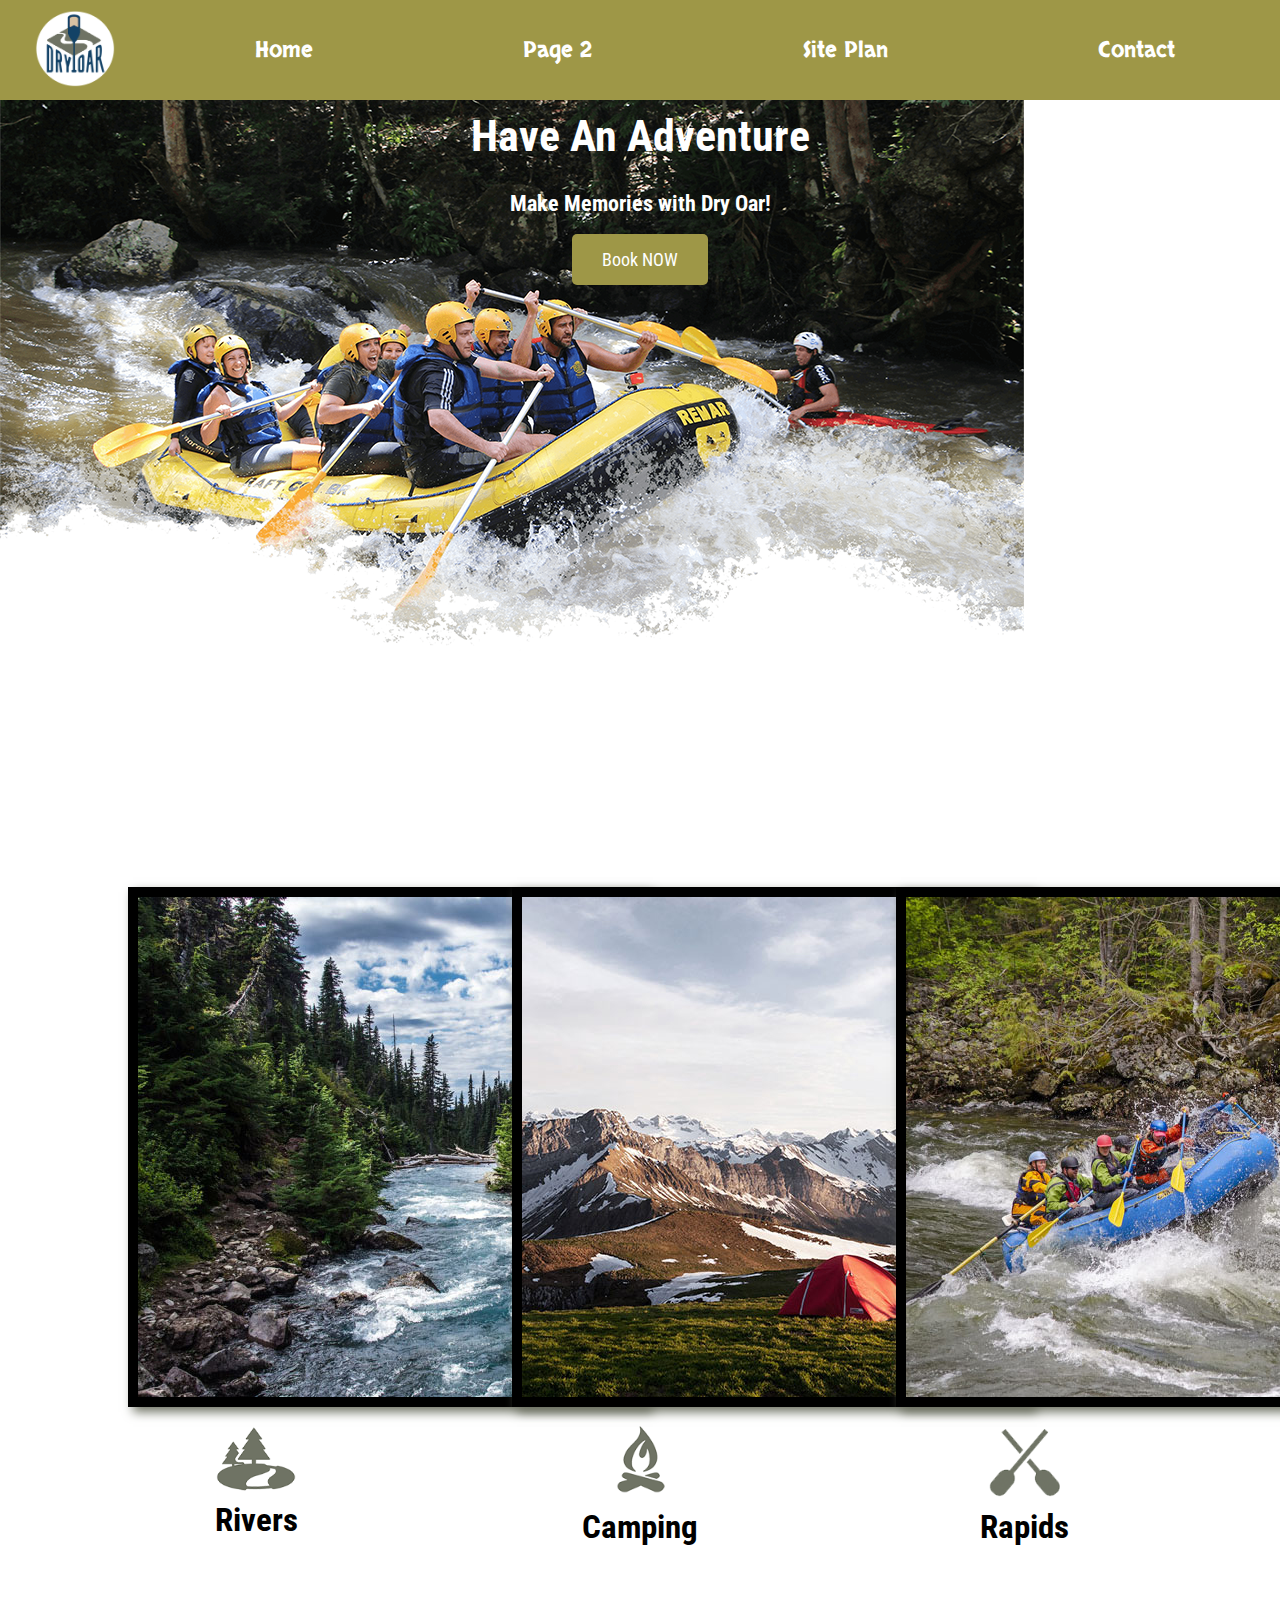
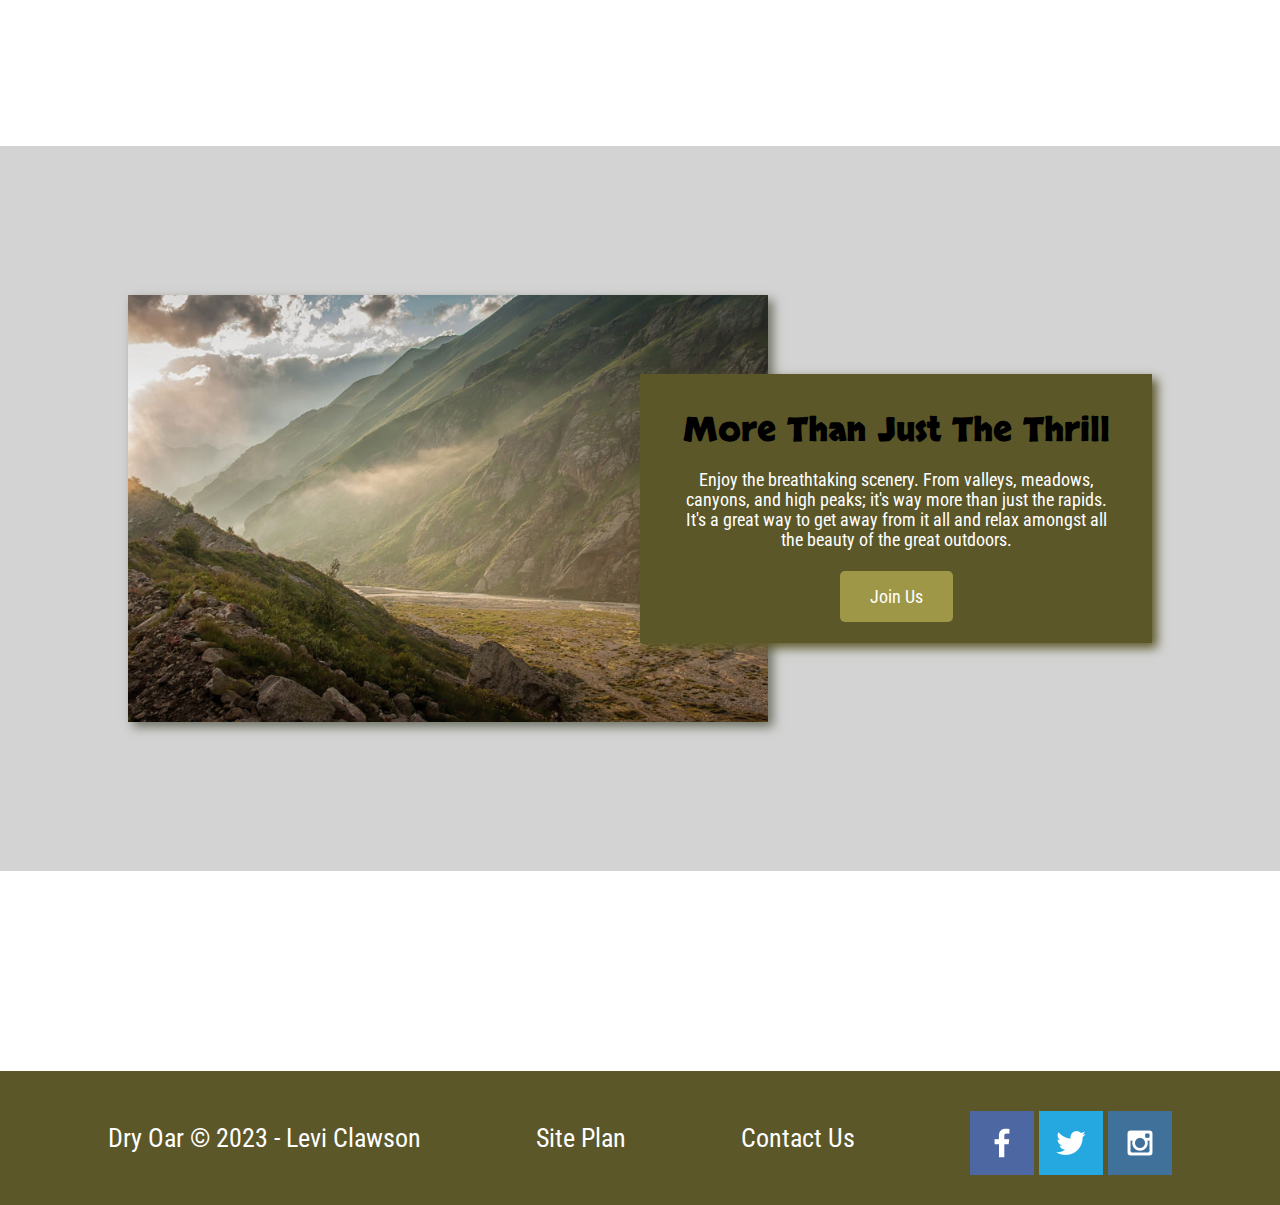
==== commit 382df383: "finished boating" ====
--- a/index.html
+++ b/index.html
@@ -24,37 +24,37 @@
        <div id="hero-box">
          <img id="hero-img" src="images/hero.png" alt="People enjoying some white water rafting"> 
        </div> 
+        <section id="hero-msg">
+          <h1 class="home-title">Have An Adventure</h1>
+          <h4>Make Memories with Dry Oar!</h4>
+          <div class="button-box">
+            <a href="contactus.html" class="book">Book NOW</a>
+          </div>
+        </section>
       </div>
-      <section id="hero-msg">
-        <h1 class="home-title">Have An Adventure</h1>
-        <h4>Make Memories with Dry Oar!</h4>
-        <div class="button-box">
-          <a href="contactus.html" class="book">Book NOW</a>
-        </div>
-      </section>
       <main class="home-grid">
         <section class="rivers-card">
-        <img class="card-img" src="images/rivers.jpg" alt="river in forest">
-        <img class="icon" src="images/river_icon.png" alt="river icon">
-        <h2>Rivers</h2>
-      </section>
-      <section class="camping-card">
-        <img class="card-img" src="images/camping.jpg" alt="tent in mountains">
-        <img class="icon" src="images/fire_icon.png" alt="fire icon">
-        <h2>Camping</h2>
-      </section>
-      <section class="rapids-card">
-        <img class="card-img" src="images/rapids.jpg" alt="rafting boat">
-        <img class="icon" src="images/oars.png" alt="oars icon">
-        <h2>Rapids</h2>
-      </section>
+          <img class="card-img" src="images/rivers.jpg" alt="river in forest">
+          <img class="icon" src="images/river_icon.png" alt="river icon">
+          <h2>Rivers</h2>
+        </section>
+        <section class="camping-card">
+          <img class="card-img" src="images/camping.jpg" alt="tent in mountains">
+          <img class="icon" src="images/fire_icon.png" alt="fire icon">
+          <h2>Camping</h2>
+        </section>
+        <section class="rapids-card">
+          <img class="card-img" src="images/rapids.jpg" alt="rafting boat">
+          <img class="icon" src="images/oars.png" alt="oars icon">
+          <h2>Rapids</h2>
+        </section>
         <div id="background"></div>
-         <img class="mountains" src="images/mountains.jpg" alt="Misty mountains">
-      <section class="msg">
-        <h2>More Than Just The Thrill</h2>
-        <p>Enjoy the breathtaking scenery. From valleys, meadows, canyons, and high peaks; it's way more than just the rapids. It's a great way to get away from it all and relax amongst all the beauty of the great outdoors. </p>
-        <a class='join' href="rivers.html">Join Us</a>
-      </section>
+        <img class="mountains" src="images/mountains.jpg" alt="Misty mountains">
+        <section class="msg">
+          <h2>More Than Just The Thrill</h2>
+          <p>Enjoy the breathtaking scenery. From valleys, meadows, canyons, and high peaks; it's way more than just the rapids. It's a great way to get away from it all and relax amongst all the beauty of the great outdoors. </p>
+          <a class='join' href="rivers.html">Join Us</a>
+        </section>
       </main>
       <footer>
         <p>Dry Oar &copy; 2023 - Levi Clawson</p>
--- a/styles/style.css
+++ b/styles/style.css
@@ -1,8 +1,11 @@
+@import url('https://fonts.googleapis.com/css2?family=Skranji&family=Roboto+Condensed&display=swap');
+
 #content {
   max-width: 1600px;
   margin: 0 auto;
 }
 nav a {
+  padding: 35px;
   text-align: center;
 }
 #hero-msg h1, #hero-msg h4 {
@@ -18,45 +21,60 @@
   height: 725px;
 }
 body {
-  background-color: #5B5729;
+  background-color: white;
+  font-family: 'Roboto Condensed', Helvetica, sans-serif;
+  font-size: 22px;
+  margin: 0;
+  padding: 0;
 }
 header {
-  background-color: #5B5729;
+  background-color: #9e9747;
+  font-family: 'Skranji', Helvetica, sans-serif;
+  display: grid;
+  grid-template-columns: 150px auto;
 }
 nav a:hover {
   background-color: #5B5729;
+  font-family: 'Skranji', Helvetica, sans-serif;
+}
+.book:hover, .join:hover {
+  background-color: #5B5729;
+  color: white;
+}
+#background {
+  background-color: lightgrey;
+}
+.msg {
+}
+footer {
+  padding: 25px 50px;
+  color: white;
+  margin-top: 200px;
+  background-color: #5B5729;
+  display: flex;
+  justify-content: space-around;
+  align-items: center;
+}
+nav a {
+  color: white;
+  text-align: center;
+  text-decoration: none;
+}
+.home-title {
+  margin-top: 10px;
+  font-size: 2em;
+  color: white;
+}
+h4 {
+  color: white;
 }
 .book, .join {
-  background-color: #5B5729;
-}
-.book:hover, .join:hover {
-  background-color: #5B5729;
-}
-#background {
-  background-color: #5B5729;
-}
-.msg {
-  background-color: #5B5729;
-}
-footer {
-  background-color: #5B5729;
-}
-nav a {
-  color: white;
-  text-align: center;
-  text-decoration: none;
-}
-nav a:hover {
-  color: gray;
-}
-.home-title {
-  color: white;
-}
-h4 {
-  color: white;
-}
-.book, .join {
-  color: white;
+  border-radius: 5px;
+  margin-top: 50px;
+  padding: 15px 30px;
+  color: white;
+  font-size: 18px;
+  background-color: #9e9747;
   text-align: center;
   text-decoration: none;
 }
@@ -65,12 +83,12 @@
 }
 .msg h2 {
   color: white;
+  font-family: 'Skranji', Helvetica, sans-serif;
 }
 .msg p {
-  color: white;
-}
-footer {
-  color: white;
+  padding-bottom: 15px;
+  color: white;
+  font-size: .8em;
 }
 footer a {
   color: white;
@@ -89,3 +107,137 @@
 footer p a:hover {
   text-decoration: underline;
 }
+h2 {
+  margin: 0;
+}
+#logo_link {
+  justify-self: center;
+  align-self: center;
+  padding-top: 5px;
+}
+.icon {
+  padding-top: 10px;
+}
+footer .social img {
+  padding-top: 15px;
+}
+.rivers-card, .camping-card, .rapids-card {
+  margin: 200px 0;
+}
+.card-img {
+  border: 10px solid black;
+  transition: transform .5s;
+  box-shadow: 5px 5px 10px #6f7364;
+}
+main section img {
+  box-sizing: border-box;
+}
+nav {
+  display: flex;
+  justify-content: space-around;
+}
+#hero {
+  display: grid;
+  grid-template-columns: 1fr 3fr 1fr;
+  margin-top: -100px;
+}
+#hero-box {
+  grid-column: 1/4;
+  grid-row: 1/3;
+  z-index: -1;
+}
+#hero-msg {
+  grid-column: 2/3;
+  grid-row: 1/2;
+  margin-top: 100px;
+}
+.home-grid {
+  display: grid;
+  grid-template-columns: 1fr 1fr 1fr 1fr 1fr 1fr 1fr 1fr 1fr 1fr;
+  width: 100%;
+  height: 100%;
+}
+.rivers-card {
+  grid-column: 2/4;
+  grid-row: 2/3;
+}
+.camping-card {
+  grid-column: 5/7;
+  grid-row: 2/3;
+}
+.rapids-card {
+  grid-column: 8/10;
+  grid-row: 2/3;
+}
+#background {
+  grid-column: 1/11;
+  grid-row: 4/9;
+}
+.mountains {
+  box-shadow: 5px 5px 10px #6f7364;
+  width: 100%;
+  grid-column: 2/7;
+  grid-row: 5/8;
+}
+.msg {
+  grid-column: 6/10;
+  grid-row: 6/7;
+  padding: 35px;
+  background-color: #5B5729;
+  box-shadow: 5px 5px 10px #5B5729;
+}
+.card-img .mountains {
+  width: 100%;
+}
+.home-grid h2 {
+  color: black;
+}
+.card-img:hover {
+  opacity: .6;
+  transform: scale(1.1);
+}
+
+@media screen and (max-width: 900px) {
+  #hero, .home-grid {
+    display: block;
+    height: auto;
+  }
+  nav, footer {
+    flex-direction: column;
+  }
+  nav a {
+    display: block;
+    padding: 15px;
+  }
+  #hero {
+    margin-top: 0;
+  }
+  #hero-msg {
+    margin-top: 0;
+  }
+  #hero-msg h4 {
+    display: none;
+  }
+  #hero-msg h1 {
+    color: #6f7364;
+  }
+  .home-title {
+    font-size: 25px;
+  }
+  .rivers-card, .camping-card, .rapids-card { 
+    margin: 50px auto;
+    width: 60%;
+  }
+  #background {
+    display: none;
+  }
+  .mountains, .msg {
+    width: 80%;
+    display: block;
+    margin: 0 auto;
+  }
+  footer {
+    margin-top: 25px;
+  }
+}
+
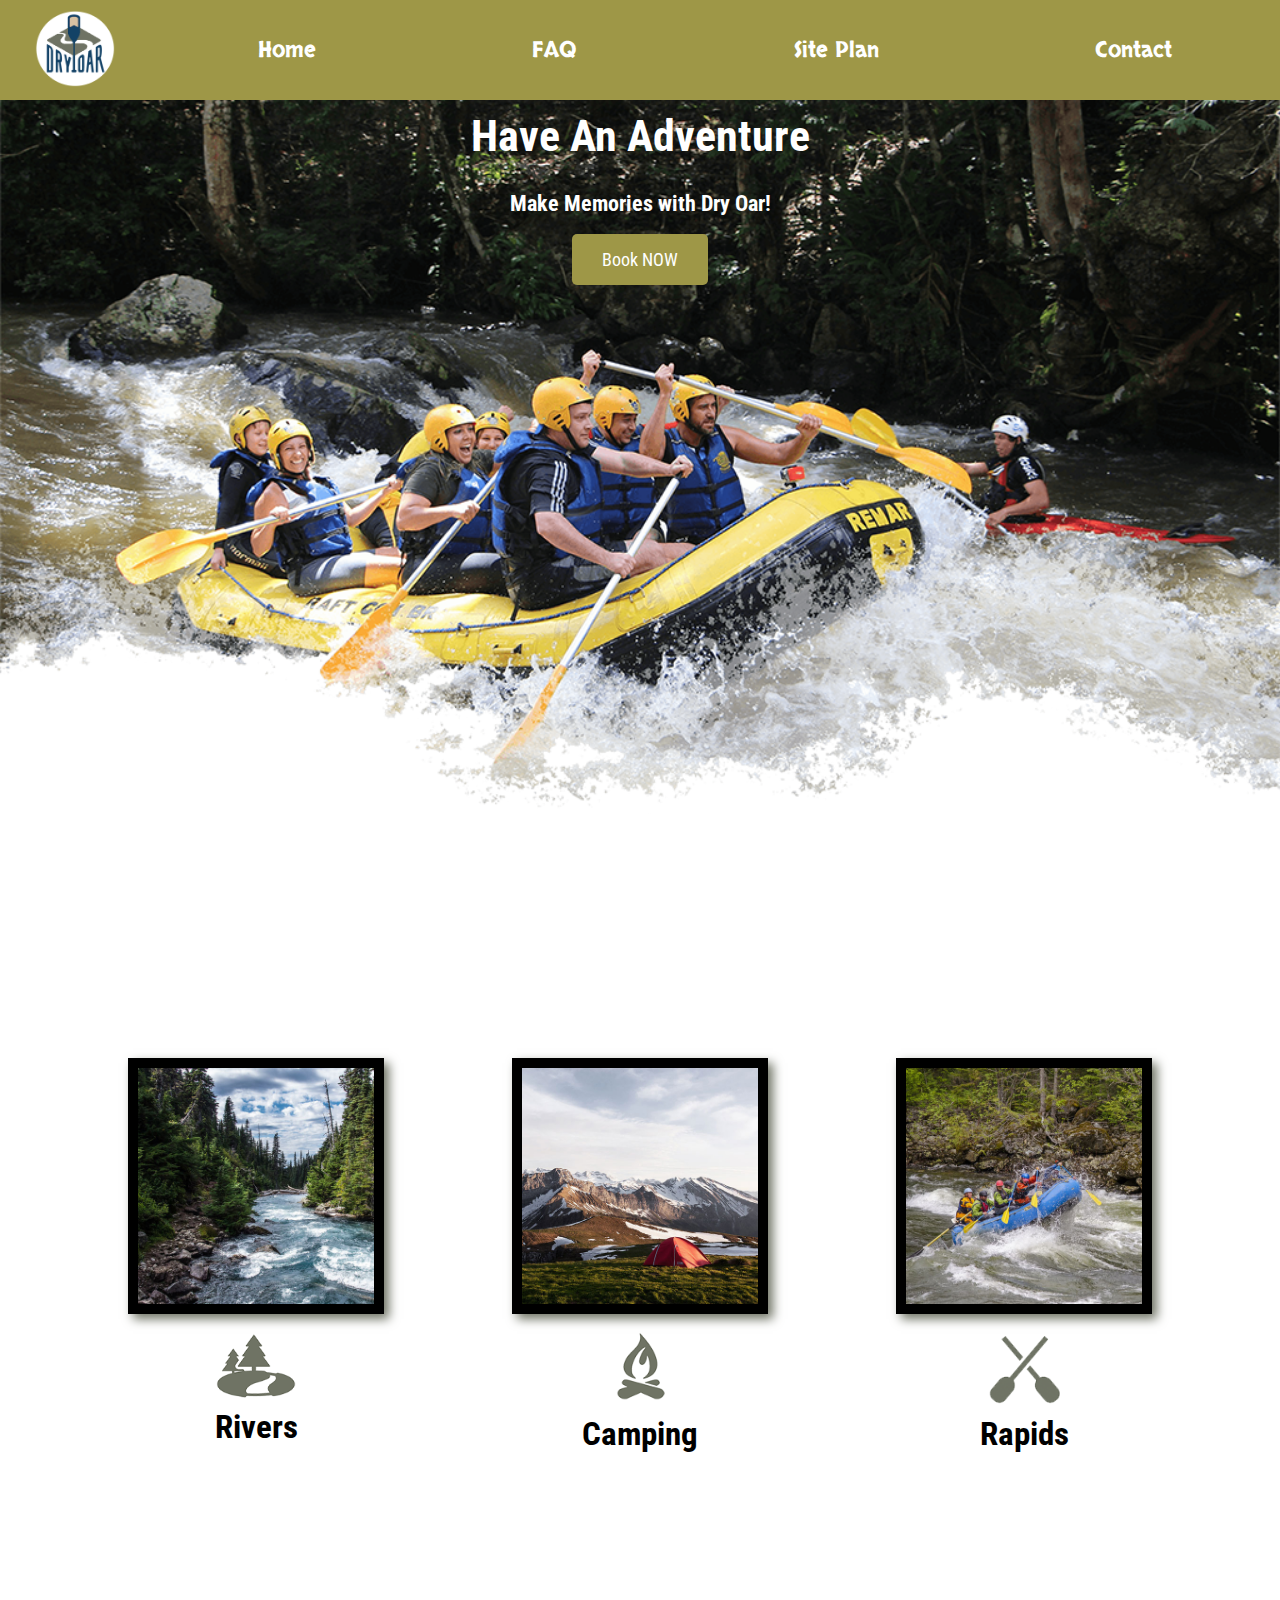
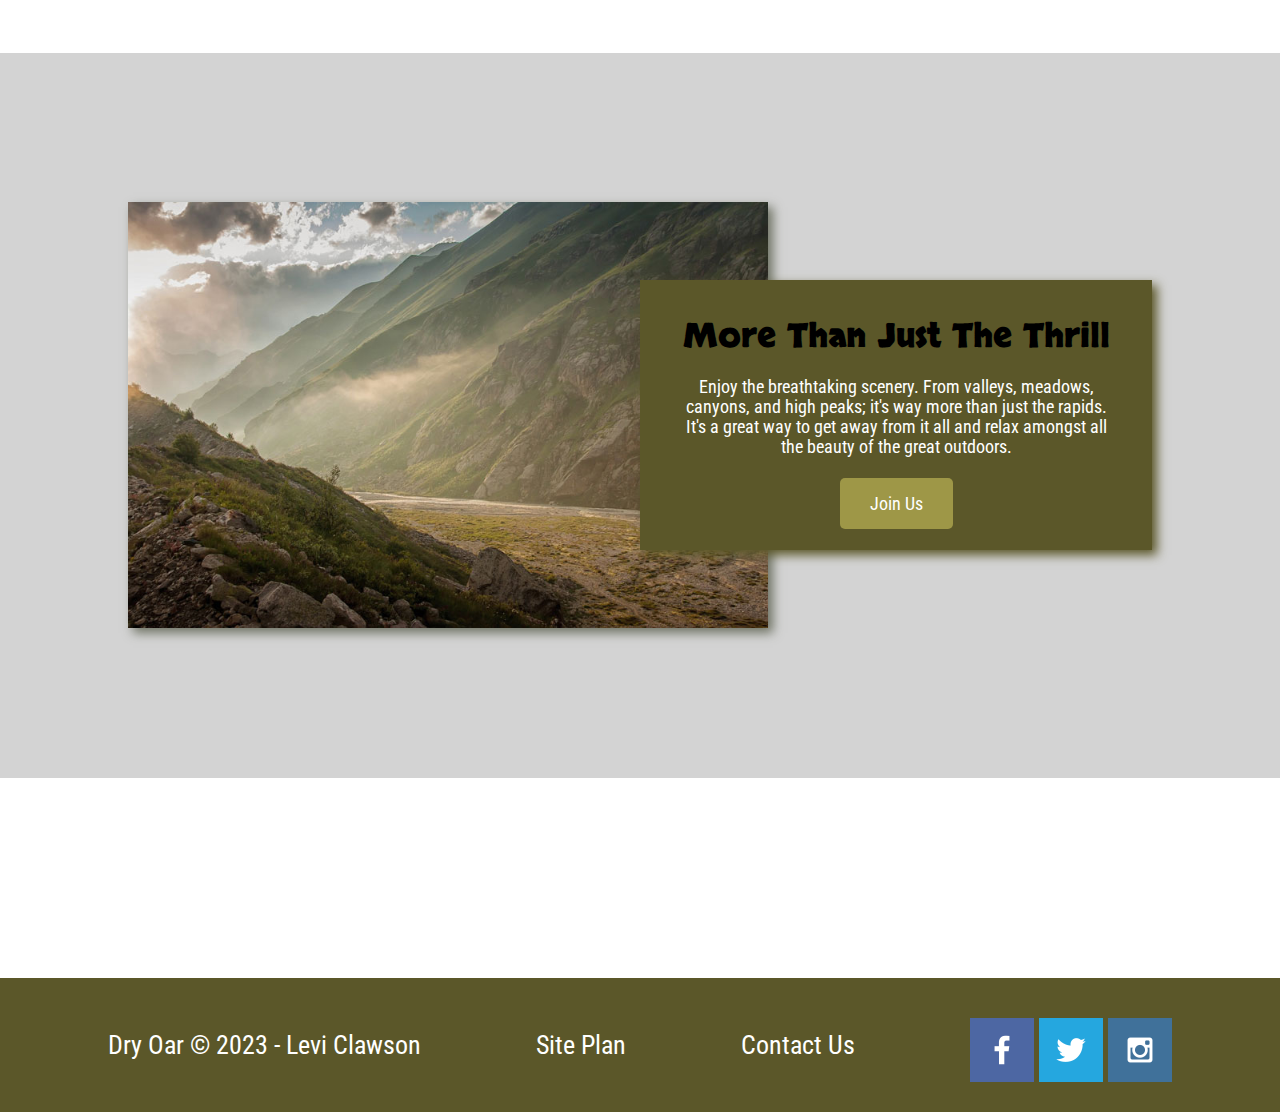
==== commit 3717cb73: "linked faq and main page" ====
--- a/index.html
+++ b/index.html
@@ -15,7 +15,7 @@
         </a>
         <nav>
           <a href="index.html">Home </a>
-          <a href="#">Page 2</a>
+          <a href="faq.html">FAQ</a>
           <a href="site-plan-rafting.html">Site Plan</a>
           <a href="contactus.html">Contact</a>
         </nav>
--- a/styles/style.css
+++ b/styles/style.css
@@ -19,6 +19,9 @@
 }
 #background {
   height: 725px;
+}
+#hero-img {
+  width: 100%;
 }
 body {
   background-color: white;
@@ -155,7 +158,7 @@
   display: grid;
   grid-template-columns: 1fr 1fr 1fr 1fr 1fr 1fr 1fr 1fr 1fr 1fr;
   width: 100%;
-  height: 100%;
+  justify-content: center;
 }
 .rivers-card {
   grid-column: 2/4;
@@ -186,7 +189,7 @@
   background-color: #5B5729;
   box-shadow: 5px 5px 10px #5B5729;
 }
-.card-img .mountains {
+.card-img, .mountains {
   width: 100%;
 }
 .home-grid h2 {
@@ -196,6 +199,52 @@
   opacity: .6;
   transform: scale(1.1);
 }
+/* faq specific page */
+#page-title {
+  margin-top: 10px;
+  font-size: 4em;
+  color: white;
+}
+#faq-article {
+  display: grid;
+  grid-template-columns: 1fr;
+  row-gap: 70px;
+}
+.faq-containers {
+  max-width: 80%;
+  display: grid;
+  grid-template-columns: 1.25fr 2fr;
+  column-gap: 20px;
+}
+.faq-containers h1 {
+  font-family: 'Skranji', Helvetica, sans-serif;
+  margin: 0;
+}
+.faq-containers p {
+  margin: 0;
+}
+.faq-letters {
+  justify-self: right;
+  display: grid;
+  grid-template-columns: 1fr;
+  justify-items: center;
+  height: 75px;
+  width: 75px;
+  /* transform: translateY(14px); */
+}
+.faq-letters img {
+  height: 75px;
+  width: 75px;
+}
+.faq-letters h1 {
+  margin: 10px;
+  height: 75px;
+  width: 75px;
+  text-align: center;
+  text-justify: center;
+  transform: translateY(-75px);
+}
+
 
 @media screen and (max-width: 900px) {
   #hero, .home-grid {
